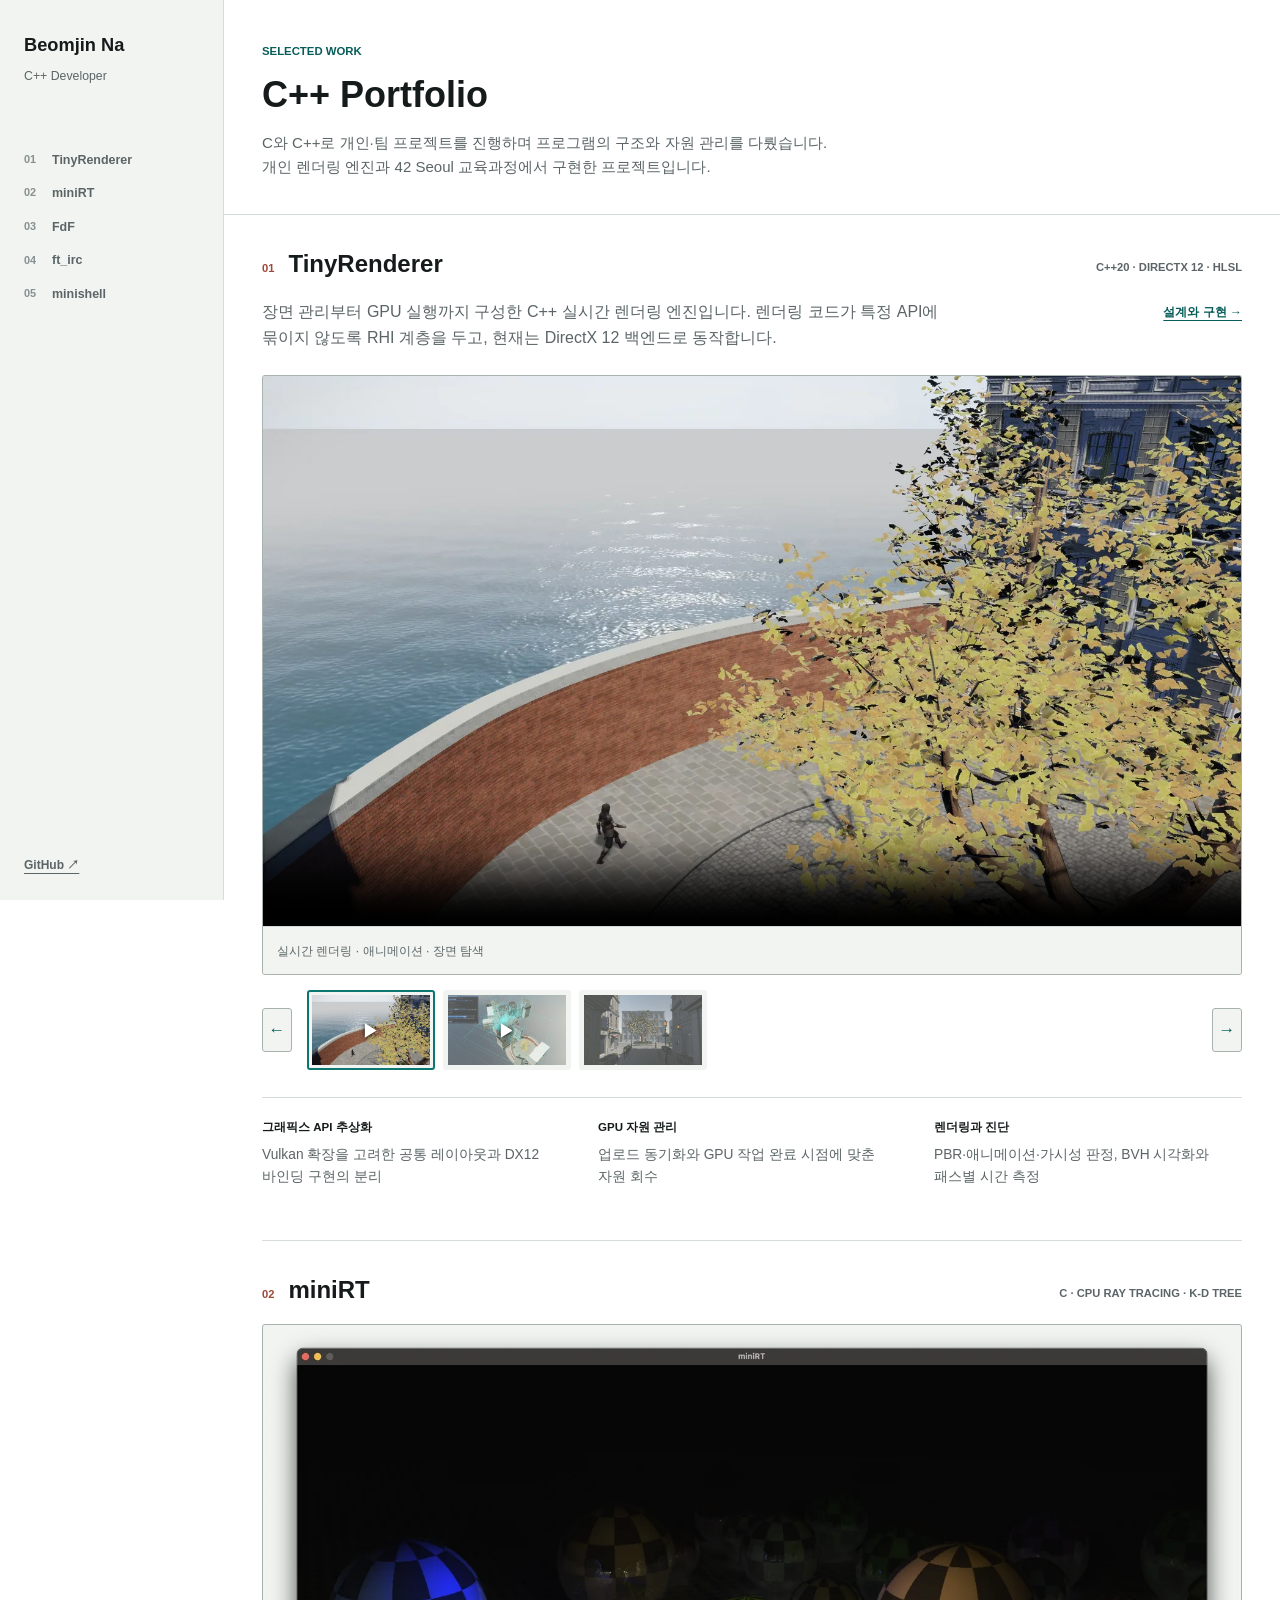
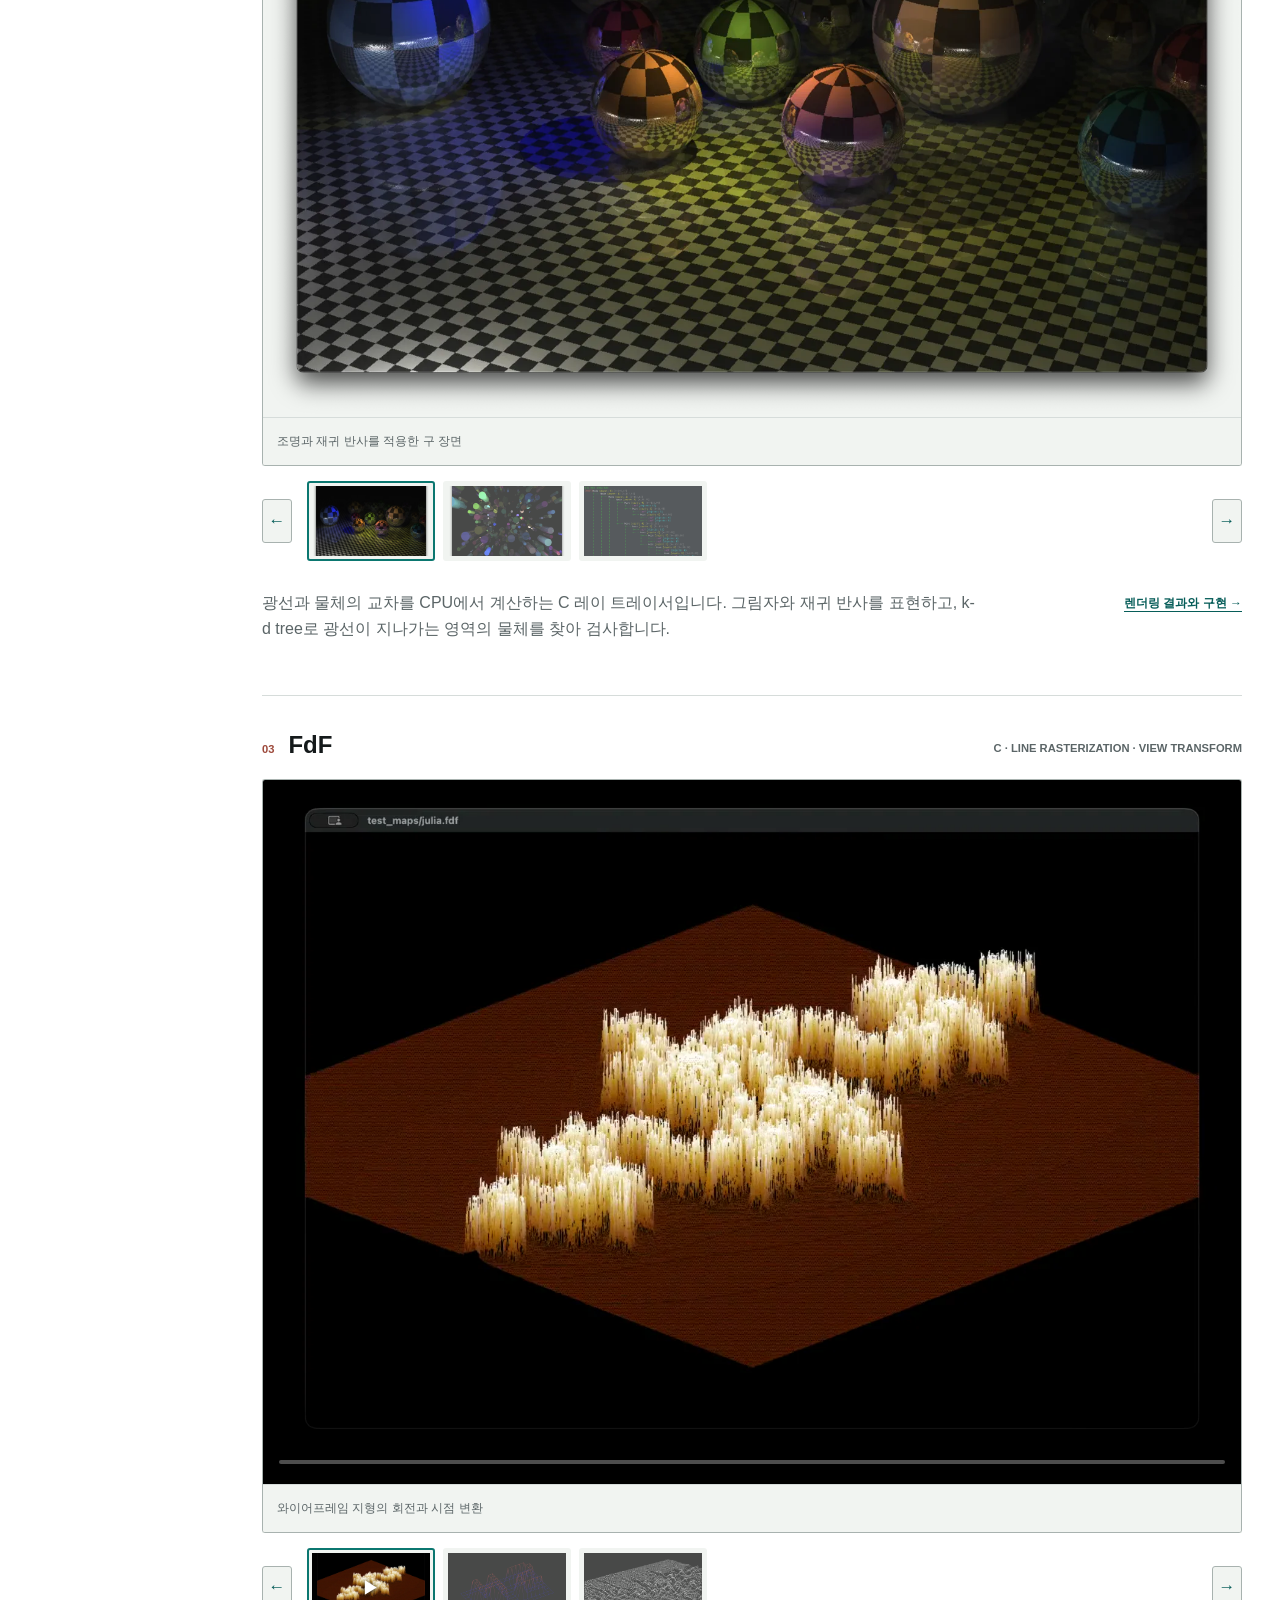
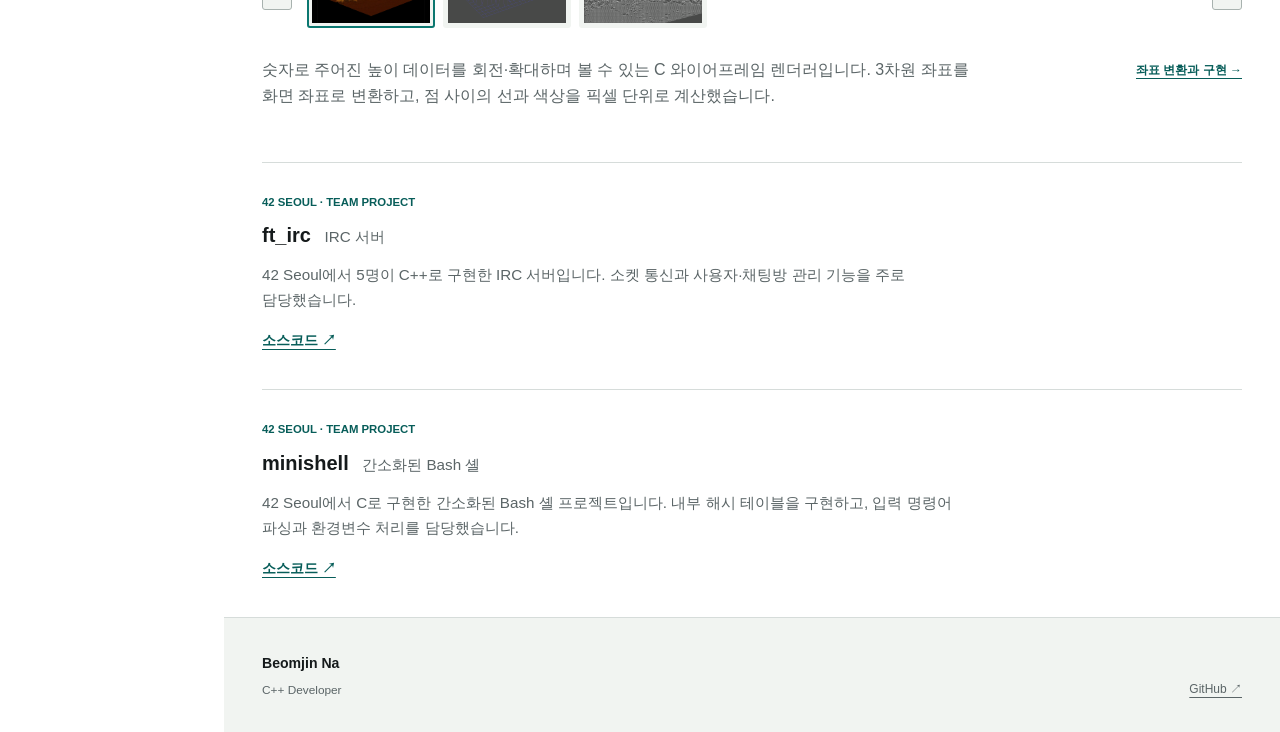
==== focus/cpp/index.html @ e8d56c9f "Organize portfolio into focus and project pages" ====
<!doctype html>
<html lang="ko">
<head>
  <meta charset="utf-8">
  <meta name="viewport" content="width=device-width, initial-scale=1">
  <meta name="description" content="Beomjin Na의 C/C++ 프로젝트 포트폴리오. 개인 렌더링 엔진과 42 Seoul 교육과정의 렌더러·IRC 서버 구현 경험.">
  <title>Beomjin Na · C++ Portfolio</title>
  <link rel="stylesheet" href="../../styles.css">
  <link rel="stylesheet" href="../../portfolio.css">
  <script src="../../site.js" defer></script>
</head>
<body class="focus-page">
  <a class="skip-link" href="#content">본문으로 이동</a>
  <div class="site-shell">
    <aside class="site-rail" aria-label="프로필과 페이지 탐색">
      <div class="identity">
        <a class="name" href="#top">Beomjin Na</a>
        <p>C++ Developer</p>
      </div>
      <nav class="site-nav" aria-label="프로젝트 목차">
        <a href="#tinyrenderer"><span>01</span>TinyRenderer</a>
        <a href="#minirt"><span>02</span>miniRT</a>
        <a href="#fdf"><span>03</span>FdF</a>
        <a href="#irc"><span>04</span>ft_irc</a>
        <a href="#minishell"><span>05</span>minishell</a>
      </nav>
      <div class="rail-links">
        <a href="https://github.com/BeomJinNa" target="_blank" rel="noreferrer">GitHub ↗</a>
      </div>
    </aside>
    <main id="content">
      <header class="hero content-width" id="top">
        <p class="section-label">Selected Work</p>
        <h1>C++ Portfolio</h1>
        <p class="hero-copy">C와 C++로 개인·팀 프로젝트를 진행하며 프로그램의 구조와 자원 관리를 다뤘습니다.<br class="desktop-break"> 개인 렌더링 엔진과 42 Seoul 교육과정에서 구현한 프로젝트입니다.</p>
      </header>
      <section class="focus-work" aria-label="선별 프로젝트">
        <article class="project-band content-width" id="tinyrenderer">
          <header class="project-header">
            <div><p class="project-number">01</p><h2>TinyRenderer</h2></div>
            <p class="project-stack">C++20 · DirectX 12 · HLSL</p>
          </header>
          <div class="project-description project-intro">
            <p>장면 관리부터 GPU 실행까지 구성한 C++ 실시간 렌더링 엔진입니다. 렌더링 코드가 특정 API에 묶이지 않도록 RHI 계층을 두고, 현재는 DirectX 12 백엔드로 동작합니다.</p>
            <div class="source-links"><a href="../../projects/realtime-rendering-engine/index.html">설계와 구현 →</a></div>
          </div>
          <div class="media-carousel project-gallery focus-gallery" style="--gallery-ratio: 16 / 9" data-carousel tabindex="0" role="region" aria-roledescription="carousel" aria-label="TinyRenderer 미디어">
            <div class="carousel-stage">
              <figure class="visual-frame carousel-slide is-active" data-carousel-slide aria-hidden="false">
                <video data-loop-video muted loop playsinline controls preload="metadata" poster="../../assets/media/tinyrenderer-poster.webp" aria-label="TinyRenderer 렌더링 데모">
                  <source src="../../assets/media/tinyrenderer-demo.mp4" type="video/mp4">
                  브라우저가 MP4 영상을 지원하지 않습니다.
                </video>
                <figcaption>실시간 렌더링 · 애니메이션 · 장면 탐색</figcaption>
              </figure>
              <figure class="visual-frame carousel-slide" data-carousel-slide aria-hidden="true">
                <video data-loop-video muted loop playsinline controls preload="metadata" poster="../../assets/media/tinyrenderer-bvh-build-poster.webp" aria-label="BVH 공간 구조 시각화 영상" tabindex="-1">
                  <source src="../../assets/media/tinyrenderer-bvh-build-5x.mp4" type="video/mp4">
                  브라우저가 MP4 영상을 지원하지 않습니다.
                </video>
                <figcaption>BVH 공간 구조 시각화 · 5배속</figcaption>
              </figure>
              <figure class="visual-frame carousel-slide" data-carousel-slide aria-hidden="true">
                <a href="../../assets/media/tinyrenderer-main.webp" target="_blank" rel="noreferrer" title="원본 크기로 보기" tabindex="-1">
                  <img src="../../assets/media/tinyrenderer-main.webp" alt="TinyRenderer로 렌더링한 Bistro 거리" width="1600" height="900" loading="lazy" decoding="async">
                </a>
                <figcaption>Bistro 장면 렌더링</figcaption>
              </figure>
            </div>
            <div class="gallery-navigation">
              <button class="carousel-control" type="button" data-carousel-previous aria-label="이전 미디어" title="이전 미디어"><span aria-hidden="true">←</span></button>
              <div class="media-thumbnails" data-thumbnail-strip role="group" aria-label="TinyRenderer 미디어 선택">
                <button class="media-thumbnail" type="button" data-carousel-dot aria-label="렌더링 데모 영상" title="렌더링 데모 영상" aria-current="true"><img src="../../assets/media/tinyrenderer-poster.webp" alt="" width="1600" height="900" loading="lazy"><span class="thumbnail-play" aria-hidden="true">▶</span></button>
                <button class="media-thumbnail" type="button" data-carousel-dot aria-label="BVH 시각화 영상" title="BVH 시각화 영상"><img src="../../assets/media/tinyrenderer-bvh-build-poster.webp" alt="" width="1600" height="900" loading="lazy"><span class="thumbnail-play" aria-hidden="true">▶</span></button>
                <button class="media-thumbnail" type="button" data-carousel-dot aria-label="Bistro 렌더링 이미지" title="Bistro 렌더링 이미지"><img src="../../assets/media/tinyrenderer-main.webp" alt="" width="1600" height="900" loading="lazy"></button>
              </div>
              <button class="carousel-control" type="button" data-carousel-next aria-label="다음 미디어" title="다음 미디어"><span aria-hidden="true">→</span></button>
              <span class="gallery-counter" data-carousel-counter aria-live="polite">01 / 03</span>
            </div>
          </div>
          <ul class="project-highlights" aria-label="TinyRenderer 핵심 구현">
            <li><strong>그래픽스 API 추상화</strong><span>Vulkan 확장을 고려한 공통 레이아웃과 DX12 바인딩 구현의 분리</span></li>
            <li><strong>GPU 자원 관리</strong><span>업로드 동기화와 GPU 작업 완료 시점에 맞춘 자원 회수</span></li>
            <li><strong>렌더링과 진단</strong><span>PBR·애니메이션·가시성 판정, BVH 시각화와 패스별 시간 측정</span></li>
          </ul>
        </article>
        <article class="project-band content-width" id="minirt">
          <header class="project-header">
            <div><p class="project-number">02</p><h2>miniRT</h2></div>
            <p class="project-stack">C · CPU Ray Tracing · k-d Tree</p>
          </header>
          <div class="media-carousel project-gallery focus-gallery" data-carousel tabindex="0" role="region" aria-roledescription="carousel" aria-label="miniRT 미디어">
            <div class="carousel-stage">
              <figure class="visual-frame carousel-slide is-active" data-carousel-slide aria-hidden="false">
                <a href="../../assets/media/minirt-scene-04.webp" target="_blank" rel="noreferrer" title="원본 크기로 보기">
                  <img src="../../assets/media/minirt-scene-04.webp" alt="miniRT가 렌더링한 반사 구와 조명 장면" width="1600" height="1132" loading="lazy" decoding="async">
                </a>
                <figcaption>조명과 재귀 반사를 적용한 구 장면</figcaption>
              </figure>
              <figure class="visual-frame carousel-slide" data-carousel-slide aria-hidden="true">
                <a href="../../assets/media/minirt-scene-05.webp" target="_blank" rel="noreferrer" title="원본 크기로 보기" tabindex="-1">
                  <img src="../../assets/media/minirt-scene-05.webp" alt="원기둥과 여러 색상의 광원을 배치한 miniRT 장면" width="1600" height="1132" loading="lazy" decoding="async">
                </a>
                <figcaption>원기둥과 여러 색상의 광원을 배치한 장면</figcaption>
              </figure>
              <figure class="visual-frame carousel-slide carousel-slide-diagnostic" data-carousel-slide aria-hidden="true">
                <a href="../../assets/media/minirt-kdtree.png" target="_blank" rel="noreferrer" title="원본 크기로 보기" tabindex="-1">
                  <img src="../../assets/media/minirt-kdtree.png" alt="k-d tree의 노드 깊이와 leaf 구성" width="1429" height="2160" loading="lazy" decoding="async">
                </a>
                <figcaption>k-d tree 구축 결과 · 노드 깊이와 leaf 구성</figcaption>
              </figure>
            </div>
            <div class="gallery-navigation">
              <button class="carousel-control" type="button" data-carousel-previous aria-label="이전 이미지" title="이전 이미지"><span aria-hidden="true">←</span></button>
              <div class="media-thumbnails" data-thumbnail-strip role="group" aria-label="miniRT 이미지 선택">
                <button class="media-thumbnail" type="button" data-carousel-dot aria-label="반사 구 장면" title="반사 구 장면" aria-current="true"><img src="../../assets/media/minirt-scene-04.webp" alt="" width="1600" height="1132" loading="lazy"></button>
                <button class="media-thumbnail" type="button" data-carousel-dot aria-label="원기둥 장면" title="원기둥 장면"><img src="../../assets/media/minirt-scene-05.webp" alt="" width="1600" height="1132" loading="lazy"></button>
                <button class="media-thumbnail media-thumbnail-diagnostic" type="button" data-carousel-dot aria-label="k-d tree 진단" title="k-d tree 진단"><img src="../../assets/media/minirt-kdtree.png" alt="" width="1429" height="2160" loading="lazy"></button>
              </div>
              <button class="carousel-control" type="button" data-carousel-next aria-label="다음 이미지" title="다음 이미지"><span aria-hidden="true">→</span></button>
              <span class="gallery-counter" data-carousel-counter aria-live="polite">01 / 03</span>
            </div>
          </div>
          <div class="project-description">
            <p>광선과 물체의 교차를 CPU에서 계산하는 C 레이 트레이서입니다. 그림자와 재귀 반사를 표현하고, k-d tree로 광선이 지나가는 영역의 물체를 찾아 검사합니다.</p>
            <div class="source-links"><a href="../../projects/minirt/index.html">렌더링 결과와 구현 →</a></div>
          </div>
          <template id="minirt-camera-comparison-template">
            <section class="focus-camera-comparison" aria-labelledby="minirt-camera-title">
              <h3 id="minirt-camera-title">카메라 설정 비교</h3>
              <p class="camera-comparison-context" data-camera-context></p>
              <section class="camera-scene" aria-labelledby="minirt-camera-scene-1">
                <h4 id="minirt-camera-scene-1" data-camera-scene-title></h4>
                <div class="camera-comparison-grid" role="group" aria-label="첫 번째 장면의 카메라 설정별 비교" tabindex="0">
                  <figure class="camera-comparison-view"><div class="camera-comparison-image" data-camera-image></div><figcaption data-camera-caption></figcaption></figure>
                  <figure class="camera-comparison-view"><div class="camera-comparison-image" data-camera-image></div><figcaption data-camera-caption></figcaption></figure>
                  <figure class="camera-comparison-view"><div class="camera-comparison-image" data-camera-image></div><figcaption data-camera-caption></figcaption></figure>
                </div>
              </section>
              <section class="camera-scene" aria-labelledby="minirt-camera-scene-2">
                <h4 id="minirt-camera-scene-2" data-camera-scene-title></h4>
                <div class="camera-comparison-grid" role="group" aria-label="두 번째 장면의 카메라 설정별 비교" tabindex="0">
                  <figure class="camera-comparison-view"><div class="camera-comparison-image" data-camera-image></div><figcaption data-camera-caption></figcaption></figure>
                  <figure class="camera-comparison-view"><div class="camera-comparison-image" data-camera-image></div><figcaption data-camera-caption></figcaption></figure>
                  <figure class="camera-comparison-view"><div class="camera-comparison-image" data-camera-image></div><figcaption data-camera-caption></figcaption></figure>
                </div>
              </section>
            </section>
          </template>
        </article>
        <article class="project-band content-width" id="fdf">
          <header class="project-header">
            <div><p class="project-number">03</p><h2>FdF</h2></div>
            <p class="project-stack">C · Line Rasterization · View Transform</p>
          </header>
          <div class="media-carousel project-gallery focus-gallery" style="--gallery-ratio: 82 / 59" data-carousel tabindex="0" role="region" aria-roledescription="carousel" aria-label="FdF 미디어">
            <div class="carousel-stage">
              <figure class="visual-frame carousel-slide is-active" data-carousel-slide aria-hidden="false">
                <video data-loop-video muted loop playsinline controls preload="metadata" poster="../../assets/media/fdf-poster.webp" aria-label="FdF 지형의 회전과 시점 변환 영상">
                  <source src="../../assets/media/fdf-demo.mp4" type="video/mp4">
                  브라우저가 MP4 영상을 지원하지 않습니다.
                </video>
                <figcaption>와이어프레임 지형의 회전과 시점 변환</figcaption>
              </figure>
              <figure class="visual-frame carousel-slide" data-carousel-slide aria-hidden="true">
                <a href="../../assets/media/fdf-scene-01.webp" target="_blank" rel="noreferrer" title="원본 크기로 보기" tabindex="-1">
                  <img src="../../assets/media/fdf-scene-01.webp" alt="숫자 42 형태의 높이 데이터를 투영한 FdF 장면" width="1600" height="1110" loading="lazy" decoding="async">
                </a>
                <figcaption>높이와 색상 데이터를 가진 42 맵</figcaption>
              </figure>
              <figure class="visual-frame carousel-slide" data-carousel-slide aria-hidden="true">
                <a href="../../assets/media/fdf-scene-02.webp" target="_blank" rel="noreferrer" title="원본 크기로 보기" tabindex="-1">
                  <img src="../../assets/media/fdf-scene-02.webp" alt="조밀한 높이 데이터를 선으로 그린 FdF 지형" width="1600" height="1110" loading="lazy" decoding="async">
                </a>
                <figcaption>조밀한 높이 데이터의 와이어프레임 표현</figcaption>
              </figure>
            </div>
            <div class="gallery-navigation">
              <button class="carousel-control" type="button" data-carousel-previous aria-label="이전 미디어" title="이전 미디어"><span aria-hidden="true">←</span></button>
              <div class="media-thumbnails" data-thumbnail-strip role="group" aria-label="FdF 미디어 선택">
                <button class="media-thumbnail" type="button" data-carousel-dot aria-label="시점 변환 영상" title="시점 변환 영상" aria-current="true"><img src="../../assets/media/fdf-poster.webp" alt="" width="1312" height="944" loading="lazy"><span class="thumbnail-play" aria-hidden="true">▶</span></button>
                <button class="media-thumbnail" type="button" data-carousel-dot aria-label="42 맵 이미지" title="42 맵 이미지"><img src="../../assets/media/fdf-scene-01.webp" alt="" width="1600" height="1110" loading="lazy"></button>
                <button class="media-thumbnail" type="button" data-carousel-dot aria-label="지형 이미지" title="지형 이미지"><img src="../../assets/media/fdf-scene-02.webp" alt="" width="1600" height="1110" loading="lazy"></button>
              </div>
              <button class="carousel-control" type="button" data-carousel-next aria-label="다음 미디어" title="다음 미디어"><span aria-hidden="true">→</span></button>
              <span class="gallery-counter" data-carousel-counter aria-live="polite">01 / 03</span>
            </div>
          </div>
          <div class="project-description">
            <p>숫자로 주어진 높이 데이터를 회전·확대하며 볼 수 있는 C 와이어프레임 렌더러입니다. 3차원 좌표를 화면 좌표로 변환하고, 점 사이의 선과 색상을 픽셀 단위로 계산했습니다.</p>
            <div class="source-links"><a href="../../projects/fdf/index.html">좌표 변환과 구현 →</a></div>
          </div>
        </article>
      </section>
      <section class="course-project content-width" id="irc" aria-labelledby="irc-title">
        <p class="section-label">42 Seoul · Team Project</p>
        <h2 id="irc-title">ft_irc <span>IRC 서버</span></h2>
        <p>42 Seoul에서 5명이 C++로 구현한 IRC 서버입니다. 소켓 통신과 사용자·채팅방 관리 기능을 주로 담당했습니다.</p>
        <a class="text-link" href="https://github.com/BeomJinNa/42cursus/tree/main/common_core/circle5_ft_irc" target="_blank" rel="noreferrer">소스코드 ↗</a>
      </section>
      <section class="course-project content-width" id="minishell" aria-labelledby="minishell-title">
        <p class="section-label">42 Seoul · Team Project</p>
        <h2 id="minishell-title">minishell <span>간소화된 Bash 셸</span></h2>
        <p>42 Seoul에서 C로 구현한 간소화된 Bash 셸 프로젝트입니다. 내부 해시 테이블을 구현하고, 입력 명령어 파싱과 환경변수 처리를 담당했습니다.</p>
        <a class="text-link" href="https://github.com/BeomJinNa/42cursus/tree/main/common_core/circle3_minishell" target="_blank" rel="noreferrer">소스코드 ↗</a>
      </section>
      <footer class="site-footer">
        <div class="content-width footer-content">
          <div><strong>Beomjin Na</strong><p>C++ Developer</p></div>
          <div class="footer-links"><a href="https://github.com/BeomJinNa" target="_blank" rel="noreferrer">GitHub ↗</a></div>
        </div>
      </footer>
    </main>
  </div>
</body>
</html>
---- styles.css ----
:root {
  --ink: #151a1b;
  --muted: #5b6567;
  --quiet: #879092;
  --line: #d6dcda;
  --line-strong: #a8b2af;
  --paper: #f1f4f1;
  --white: #ffffff;
  --teal: #0b7770;
  --teal-dark: #075d59;
  --rust: #9d493b;
  --media: #151a1c;
  --rail-width: 224px;
  --content-width: 980px;
  --radius: 3px;
}

* {
  box-sizing: border-box;
}

html {
  scroll-behavior: smooth;
}

body {
  margin: 0;
  color: var(--ink);
  background: var(--white);
  font-family: "Segoe UI", "Noto Sans KR", Arial, sans-serif;
  font-size: 16px;
  line-height: 1.65;
  letter-spacing: 0;
}

a {
  color: inherit;
  text-underline-offset: 4px;
}

img,
video {
  display: block;
  width: 100%;
}

h1,
h2,
h3,
p,
figure {
  margin-top: 0;
}

h1,
h2,
h3 {
  line-height: 1.22;
  letter-spacing: 0;
  overflow-wrap: anywhere;
  word-break: keep-all;
}

p {
  color: var(--muted);
  overflow-wrap: anywhere;
  word-break: keep-all;
}

.skip-link {
  position: fixed;
  z-index: 100;
  top: 10px;
  left: 10px;
  padding: 8px 12px;
  color: var(--white);
  background: var(--ink);
  transform: translateY(-160%);
}

.skip-link:focus {
  transform: translateY(0);
}

.site-shell {
  display: grid;
  min-height: 100vh;
  grid-template-columns: var(--rail-width) minmax(0, 1fr);
}

.site-rail {
  position: sticky;
  top: 0;
  display: flex;
  height: 100vh;
  flex-direction: column;
  padding: 30px 24px 24px;
  border-right: 1px solid var(--line);
  background: var(--paper);
}

.identity .name {
  color: var(--ink);
  font-size: 1.14rem;
  font-weight: 720;
  text-decoration: none;
}

.identity p {
  margin: 7px 0 0;
  font-size: 0.77rem;
  line-height: 1.5;
}

.site-nav {
  display: grid;
  gap: 13px;
  margin-top: 84px;
}

.site-nav a {
  display: grid;
  align-items: center;
  color: var(--muted);
  font-size: 0.78rem;
  font-weight: 650;
  grid-template-columns: 28px 1fr;
  text-decoration: none;
}

.site-nav a span {
  color: var(--quiet);
  font-size: 0.68rem;
  font-weight: 700;
}

.site-nav a:hover,
.site-nav a:focus-visible,
.rail-links a:hover,
.rail-links a:focus-visible,
.source-links a:hover,
.source-links a:focus-visible,
.footer-links a:hover,
.footer-links a:focus-visible {
  color: var(--teal-dark);
  outline: none;
}

.rail-links {
  display: flex;
  gap: 14px;
  margin-top: auto;
}

.rail-links a {
  color: var(--muted);
  font-size: 0.75rem;
  font-weight: 650;
}

.content-width {
  width: min(calc(100% - 72px), var(--content-width));
  margin-inline: auto;
}

.section-label,
.project-number,
.project-stack {
  letter-spacing: 0;
  text-transform: uppercase;
}

.section-label {
  margin-bottom: 12px;
  color: var(--teal-dark);
  font-size: 0.71rem;
  font-weight: 760;
}

.hero {
  padding: 64px 0 72px;
}

.hero h1 {
  max-width: 820px;
  margin-bottom: 18px;
  font-size: 2.55rem;
  font-weight: 690;
}

.hero-copy {
  max-width: 700px;
  margin-bottom: 18px;
  font-size: 1.02rem;
}

.work-section {
  border-top: 1px solid var(--line);
}

.section-heading {
  max-width: 760px;
  margin-bottom: 28px;
}

.section-heading h2 {
  margin-bottom: 0;
  font-size: 1.85rem;
  font-weight: 680;
}

.work-section {
  padding-top: 58px;
  background: #fafbfa;
}

.compact-heading {
  margin-bottom: 10px;
}

.project-band {
  padding: 48px 0 58px;
  border-top: 1px solid var(--line);
}

.project-band:first-of-type {
  border-top: 0;
}

.project-header {
  display: flex;
  align-items: flex-end;
  justify-content: space-between;
  gap: 28px;
  margin-bottom: 26px;
}

.project-header > div {
  display: flex;
  align-items: baseline;
  gap: 14px;
}

.project-number {
  margin-bottom: 0;
  color: var(--rust);
  font-size: 0.7rem;
  font-weight: 800;
}

.project-header h3 {
  margin-bottom: 0;
  font-size: 1.55rem;
  font-weight: 700;
}

.project-stack {
  margin-bottom: 2px;
  color: var(--muted);
  font-size: 0.7rem;
  font-weight: 700;
  text-align: right;
}

.visual-frame {
  overflow: hidden;
  margin: 0;
  border: 1px solid #252c2e;
  border-radius: var(--radius);
  background: #090b0c;
}

.media-carousel {
  outline: none;
}

.carousel-stage {
  position: relative;
  --carousel-caption-height: 32px;
  aspect-ratio: 4 / 3;
  background: #090b0c;
}

.carousel-slide {
  position: absolute;
  inset: 0;
  opacity: 0;
  pointer-events: none;
  visibility: hidden;
  transition: opacity 160ms ease;
}

.carousel-slide.is-active {
  z-index: 1;
  opacity: 1;
  pointer-events: auto;
  visibility: visible;
}

.carousel-slide a {
  display: block;
  height: calc(100% - var(--carousel-caption-height));
  cursor: zoom-in;
}

.carousel-slide img,
.visual-frame video {
  height: 100%;
  object-fit: cover;
}

.carousel-slide-diagnostic a {
  overflow-y: auto;
  scrollbar-color: #596264 #111617;
  scrollbar-width: thin;
}

.carousel-slide-diagnostic img {
  height: auto;
  object-fit: contain;
  object-position: top center;
}

.fdf-carousel .carousel-slide img {
  object-fit: contain;
}

.visual-frame figcaption {
  display: flex;
  height: var(--carousel-caption-height);
  align-items: center;
  padding: 7px 10px;
  color: #b5bdbe;
  background: #171c1e;
  font-size: 0.67rem;
  line-height: 1.35;
}

.project-video-frame {
  --carousel-caption-height: 32px;
}

.project-video-frame video {
  aspect-ratio: 16 / 9;
  object-fit: contain;
}

.carousel-control {
  position: absolute;
  z-index: 2;
  top: calc(50% - (var(--carousel-caption-height) / 2));
  display: grid;
  width: 40px;
  height: 40px;
  padding: 0;
  place-items: center;
  border: 1px solid rgba(255, 255, 255, 0.52);
  border-radius: 50%;
  color: var(--white);
  background: rgba(10, 14, 15, 0.72);
  cursor: pointer;
  transform: translateY(-50%);
}

.carousel-control:hover,
.carousel-control:focus-visible {
  border-color: var(--white);
  background: rgba(10, 14, 15, 0.92);
  outline: none;
}

.carousel-control span {
  font-size: 1.05rem;
  line-height: 1;
}

.carousel-control-previous {
  left: 14px;
}

.carousel-control-next {
  right: 14px;
}

.carousel-navigation {
  display: flex;
  min-height: 34px;
  align-items: center;
  justify-content: space-between;
  gap: 18px;
  padding-top: 10px;
}

.carousel-counter {
  color: var(--muted);
  font-size: 0.68rem;
  font-variant-numeric: tabular-nums;
  font-weight: 700;
}

.carousel-dots {
  display: flex;
  gap: 8px;
}

.carousel-dots button {
  width: 8px;
  height: 8px;
  padding: 0;
  border: 1px solid var(--line-strong);
  border-radius: 50%;
  background: transparent;
  cursor: pointer;
}

.carousel-dots button:hover,
.carousel-dots button:focus-visible {
  border-color: var(--teal-dark);
  outline: 2px solid transparent;
}

.carousel-dots button[aria-current="true"] {
  border-color: var(--teal-dark);
  background: var(--teal-dark);
}

.project-description {
  display: grid;
  gap: 18px;
  margin-top: 24px;
  grid-template-columns: minmax(0, 1fr) auto;
}

.project-description > p {
  max-width: 720px;
  margin-bottom: 0;
}

.featured-description > p {
  max-width: 880px;
}

.project-highlights {
  display: grid;
  margin: 28px 0 0;
  padding: 24px 0 0;
  border-top: 1px solid var(--line);
  gap: 28px;
  grid-template-columns: repeat(3, minmax(0, 1fr));
  list-style: none;
}

.project-highlights strong,
.project-highlights span {
  display: block;
}

.project-highlights strong {
  color: var(--ink);
  font-size: 0.72rem;
  font-weight: 760;
}

.project-highlights span {
  margin-top: 7px;
  color: var(--muted);
  font-size: 0.86rem;
  line-height: 1.58;
  overflow-wrap: anywhere;
  word-break: keep-all;
}

.source-links {
  display: flex;
  flex-wrap: wrap;
  align-content: start;
  justify-content: flex-end;
  gap: 8px 18px;
}

.source-links a {
  color: var(--muted);
  font-size: 0.75rem;
  font-weight: 680;
}

.video-frame video {
  height: calc(100% - var(--carousel-caption-height));
  object-fit: contain;
}

.site-footer {
  padding: 32px 0;
  border-top: 1px solid var(--line);
  background: var(--paper);
}

.footer-content {
  display: flex;
  align-items: flex-end;
  justify-content: space-between;
  gap: 28px;
}

.footer-content strong {
  font-size: 0.88rem;
}

.footer-content p {
  margin: 4px 0 0;
  font-size: 0.74rem;
}

.footer-links {
  display: grid;
  gap: 3px;
  text-align: right;
}

.footer-links a {
  color: var(--muted);
  font-size: 0.75rem;
}

@media (max-width: 940px) {
  :root {
    --rail-width: 194px;
  }

  .content-width {
    width: min(calc(100% - 48px), var(--content-width));
  }

  .project-highlights {
    gap: 16px;
    grid-template-columns: 1fr;
  }

}

@media (max-width: 760px) {
  .site-shell {
    display: block;
  }

  .site-rail {
    position: static;
    display: grid;
    height: auto;
    gap: 18px;
    padding: 18px 20px;
    border-right: 0;
    border-bottom: 1px solid var(--line);
    grid-template-columns: 1fr auto;
  }

  .site-nav {
    display: flex;
    margin-top: 0;
    grid-column: 1 / -1;
    gap: 18px;
  }

  .site-nav a {
    display: block;
  }

  .site-nav a span {
    margin-right: 5px;
  }

  .rail-links {
    align-self: start;
    margin-top: 1px;
  }

  .content-width {
    width: min(calc(100% - 36px), var(--content-width));
  }

  .hero {
    padding-top: 50px;
  }

  .hero h1 {
    font-size: 2.15rem;
  }

  .project-description {
    display: block;
  }

  .source-links {
    justify-content: flex-start;
    margin-top: 18px;
  }

  .project-header {
    display: block;
  }

  .project-stack {
    margin-top: 7px;
    text-align: left;
  }

}

@media (max-width: 460px) {
  body {
    font-size: 15px;
  }

  .site-rail {
    grid-template-columns: 1fr;
  }

  .rail-links {
    grid-row: 2;
  }

  .site-nav {
    overflow-x: auto;
    padding-top: 3px;
    grid-row: 3;
    white-space: nowrap;
  }

  .hero h1 {
    font-size: 1.9rem;
  }

  .section-heading h2 {
    font-size: 1.55rem;
  }

  .project-header h3 {
    font-size: 1.35rem;
  }

  .carousel-stage {
    --carousel-caption-height: 48px;
    aspect-ratio: 6 / 5;
  }

  .project-video-frame {
    --carousel-caption-height: 48px;
  }

  .footer-content {
    display: block;
  }

  .footer-links {
    margin-top: 16px;
    text-align: left;
  }
}

@media (prefers-reduced-motion: reduce) {
  html {
    scroll-behavior: auto;
  }

  .carousel-slide {
    transition: none;
  }
}
---- portfolio.css ----
:focus-visible {
  outline: 2px solid var(--teal) !important;
  outline-offset: 4px;
}

.focus-page .hero { padding-block: 42px 34px; }
.focus-page .hero h1 { margin-bottom: 14px; font-size: 2.25rem; }
.focus-page .hero-copy { margin: 0; font-size: .94rem; }
.focus-page .site-nav { margin-top: 64px; }
.focus-work { border-top: 1px solid var(--line); }
.focus-page .project-band { padding-block: 34px 52px; scroll-margin-top: 24px; }
.focus-page .project-header { margin-bottom: 20px; }
.focus-page .project-header h2 { margin: 0; font-size: 1.5rem; font-weight: 680; }
.focus-page .project-description { column-gap: 28px; }
.focus-page .project-intro { margin: 0 0 24px; }
.focus-page .source-links { min-width: 142px; padding-top: 4px; }
.focus-page .source-links a, .text-link { color: var(--teal-dark); }
.course-project { padding-block: 30px 36px; border-top: 1px solid var(--line); scroll-margin-top: 24px; }
.course-project h2 { margin: 0 0 14px; font-size: 1.25rem; }
.course-project h2 span { margin-left: 8px; color: var(--muted); font-size: .95rem; font-weight: 400; }
.course-project > p:not(.section-label) { max-width: 720px; color: var(--muted); font-size: .95rem; }
.focus-page .project-highlights { margin-top: 22px; padding-top: 20px; }
.focus-media { border-color: var(--line-strong); background: var(--paper); }
.focus-media a { display: block; }
.focus-media img, .focus-media video { width: 100%; height: auto; object-fit: contain; }
.engine-media video { aspect-ratio: 16 / 9; }
.minirt-media img { aspect-ratio: 400 / 283; }
.fdf-media video { aspect-ratio: 82 / 59; }

.directory-width { width: min(calc(100% - 48px), 860px); margin-inline: auto; }
.directory-topbar { display: flex; justify-content: space-between; gap: 24px; padding-block: 28px; border-bottom: 1px solid var(--line); font-size: .8rem; }
.directory-name { font-weight: 700; text-decoration: none; }
.directory-intro { padding-block: 52px 42px; }
.directory-intro h1 { margin: 0 0 16px; font-size: 2rem; }
.directory-intro > p:not(.section-label) { font-size: .95rem; color: var(--muted); }
.text-link { display: inline-block; font-size: .86rem; font-weight: 650; }
.project-directory > h2 { font-size: .8rem; font-weight: 600; color: var(--muted); }
.directory-project { display: grid; grid-template-columns: 156px minmax(0, 1fr) 24px; align-items: center; gap: 28px; padding-block: 22px; border-top: 1px solid var(--line); text-decoration: none; }
.directory-project img { width: 100%; height: auto; aspect-ratio: 16 / 10; object-fit: cover; border-radius: 2px; }
.directory-project h3 { margin: 0 0 6px; font-size: 1.1rem; }
.directory-project p { margin: 0; color: var(--muted); font-size: .8rem; }
.directory-project > span { color: var(--teal); font-size: 1.15rem; }
.directory-project:hover h3 { color: var(--teal-dark); }
.directory-footer { margin-top: 32px; padding-block: 24px; border-top: 1px solid var(--line); color: var(--muted); font-size: .75rem; }

.compact-detail .detail-hero { padding-block: 48px 36px; }
.compact-detail .detail-hero h1 { font-size: 2.4rem; }
.compact-detail .detail-subtitle { margin-bottom: 18px; }
.compact-detail .detail-meta { gap: 8px 20px; }
.compact-detail .detail-meta li + li::before { content: none; }
.compact-detail .detail-section { padding-block: 40px 48px; }
.compact-detail .detail-section h2 { margin-bottom: 22px; font-size: 1.4rem; }
.project-gallery .carousel-stage { --carousel-caption-height: 48px; display: grid; aspect-ratio: auto; background: var(--paper); }
.project-gallery .carousel-slide { position: relative; inset: auto; display: grid; grid-area: 1 / 1; grid-template-rows: auto var(--carousel-caption-height); min-width: 0; border-color: var(--line-strong); background: var(--paper); }
.project-gallery .carousel-slide > a,
.project-gallery .carousel-slide > video { height: auto; min-height: 0; aspect-ratio: var(--gallery-ratio, 400 / 283); }
.project-gallery .carousel-slide img { height: 100%; object-fit: cover; }
.project-gallery .carousel-slide-diagnostic > a { overflow-y: auto; }
.project-gallery .carousel-slide-diagnostic img { height: auto; object-fit: contain; }
.project-gallery figcaption { padding: 10px 14px; border-top: 1px solid var(--line); color: var(--muted); background: var(--paper); font-size: .76rem; line-height: 1.5; word-break: keep-all; overflow-wrap: anywhere; }
.project-notes { display: grid; grid-template-columns: repeat(2, minmax(0, 1fr)); gap: 32px; }
.project-notes h3 { margin: 0 0 12px; font-size: .98rem; }
.project-notes p { margin: 0; color: var(--muted); font-size: .91rem; }
.project-code-links { justify-content: flex-start; margin-top: 26px; }
.focus-gallery .carousel-slide:not(.carousel-slide-diagnostic) img { object-fit: contain; }
.focus-gallery .carousel-slide > video { width: 100%; object-fit: contain; }
.gallery-navigation { position: relative; display: grid; grid-template-columns: 30px minmax(0, 1fr) 30px; align-items: center; gap: 10px; margin-top: 10px; }
.gallery-navigation .carousel-control { position: static; width: 30px; height: 44px; transform: none; border: 1px solid var(--line-strong); border-radius: 3px; color: var(--teal-dark); background: var(--paper); }
.gallery-navigation .carousel-control:hover { border-color: var(--teal); background: var(--white); }
.media-thumbnails { position: relative; display: grid; grid-auto-flow: column; grid-auto-columns: 128px; justify-content: start; gap: 8px; min-width: 0; padding: 5px; overflow-x: auto; overscroll-behavior-x: contain; scrollbar-width: thin; scrollbar-color: var(--line-strong) transparent; }
.media-thumbnail { position: relative; display: block; width: 100%; aspect-ratio: 16 / 10; padding: 3px; border: 2px solid transparent; border-radius: 3px; background: var(--paper); cursor: pointer; }
.media-thumbnail img { display: block; width: 100%; height: 100%; object-fit: cover; opacity: .7; }
.media-thumbnail-diagnostic img { object-position: top; }
.media-thumbnail:hover img, .media-thumbnail[aria-current="true"] img { opacity: 1; }
.media-thumbnail[aria-current="true"] { border-color: var(--teal); }
.thumbnail-play { position: absolute; inset: 0; display: grid; place-items: center; color: white; font-size: 1.15rem; text-shadow: 0 1px 5px #000; pointer-events: none; }
.gallery-counter { position: absolute; width: 1px; height: 1px; overflow: hidden; clip-path: inset(50%); white-space: nowrap; }
.focus-camera-comparison { margin-top: 32px; padding-top: 24px; border-top: 1px solid var(--line); }
.focus-camera-comparison > h3 { margin: 0 0 12px; font-size: 1.05rem; }
.camera-scene + .camera-scene { margin-top: 26px; }
.camera-scene h4 { margin: 0 0 12px; color: var(--muted); font-size: .85rem; font-weight: 600; }
.camera-comparison-context { margin: 0 0 22px; color: var(--muted); font-size: .91rem; }
.camera-comparison-grid { display: grid; grid-template-columns: repeat(3, minmax(0, 1fr)); gap: 24px; }
.camera-comparison-grid:has(> :nth-child(2):last-child) { grid-template-columns: repeat(2, minmax(0, 1fr)); }
.camera-comparison-view { min-width: 0; margin: 0; }
.camera-comparison-image { aspect-ratio: var(--camera-comparison-ratio, 400 / 283); }
.camera-comparison-image a { display: block; width: 100%; height: 100%; }
.camera-comparison-image img { display: block; width: 100%; height: 100%; object-fit: contain; }
.camera-comparison-view figcaption { margin-top: 10px; color: var(--muted); font-size: .8rem; line-height: 1.6; overflow-wrap: anywhere; }
.architecture-note { max-width: 780px; margin-bottom: 32px; }
.architecture-note h3, .architecture-flow-title { margin: 0 0 14px; font-size: 1.05rem; }
.architecture-note p { margin: 0; color: var(--muted); font-size: .91rem; line-height: 1.85; }

/* Keep the visible dots small without making their pointer targets small. */
.carousel-dots button { position: relative; width: 24px; height: 24px; padding: 0; border: 0; background: transparent !important; }
.carousel-dots button::after { content: ""; position: absolute; inset: 8px; border-radius: 50%; background: var(--line-strong); }
.carousel-dots button[aria-current="true"]::after { background: var(--teal); }

@media (max-width: 760px) {
  .focus-page .site-rail { grid-template-columns: minmax(0, 1fr) auto; }
  .focus-page .rail-links { grid-column: 2; grid-row: 1; }
  .focus-page .site-nav { grid-column: 1 / -1; grid-row: 2; margin-top: 0; flex-wrap: wrap; gap: 12px 24px; overflow: visible; }
  .focus-page .hero { padding-block: 30px; }
  .focus-page .hero h1 { font-size: 1.9rem; }
  .desktop-break { display: none; }
  .focus-page .project-band { padding-block: 28px 38px; }
  .focus-page .project-header h2 { font-size: 1.35rem; }
  .focus-page .source-links { padding-top: 0; }
  .project-notes { grid-template-columns: 1fr; gap: 24px; }
  .camera-comparison-grid, .camera-comparison-grid:has(> :nth-child(2):last-child) { grid-template-columns: 1fr; }
  .focus-camera-comparison .camera-comparison-grid,
  .focus-camera-comparison .camera-comparison-grid:has(> :nth-child(2):last-child) { grid-template-columns: none; grid-auto-flow: column; grid-auto-columns: min(78%, 320px); gap: 14px; overflow-x: auto; padding: 4px 4px 12px; scroll-snap-type: x proximity; overscroll-behavior-x: contain; scrollbar-width: thin; }
  .focus-camera-comparison .camera-comparison-view { scroll-snap-align: start; }
  .media-thumbnails { grid-auto-columns: 88px; }
  .gallery-navigation { gap: 6px; }
  .compact-detail .detail-hero { padding-block: 34px 30px; }
}

@media (max-width: 460px) {
  .directory-width { width: calc(100% - 36px); }
  .directory-intro { padding-block: 34px; }
  .directory-intro h1 { font-size: 1.7rem; }
  .directory-project { grid-template-columns: 94px minmax(0, 1fr) 16px; gap: 14px; }
  .directory-project h3 { font-size: 1rem; }
  .project-gallery .carousel-stage { --carousel-caption-height: 60px; }
}
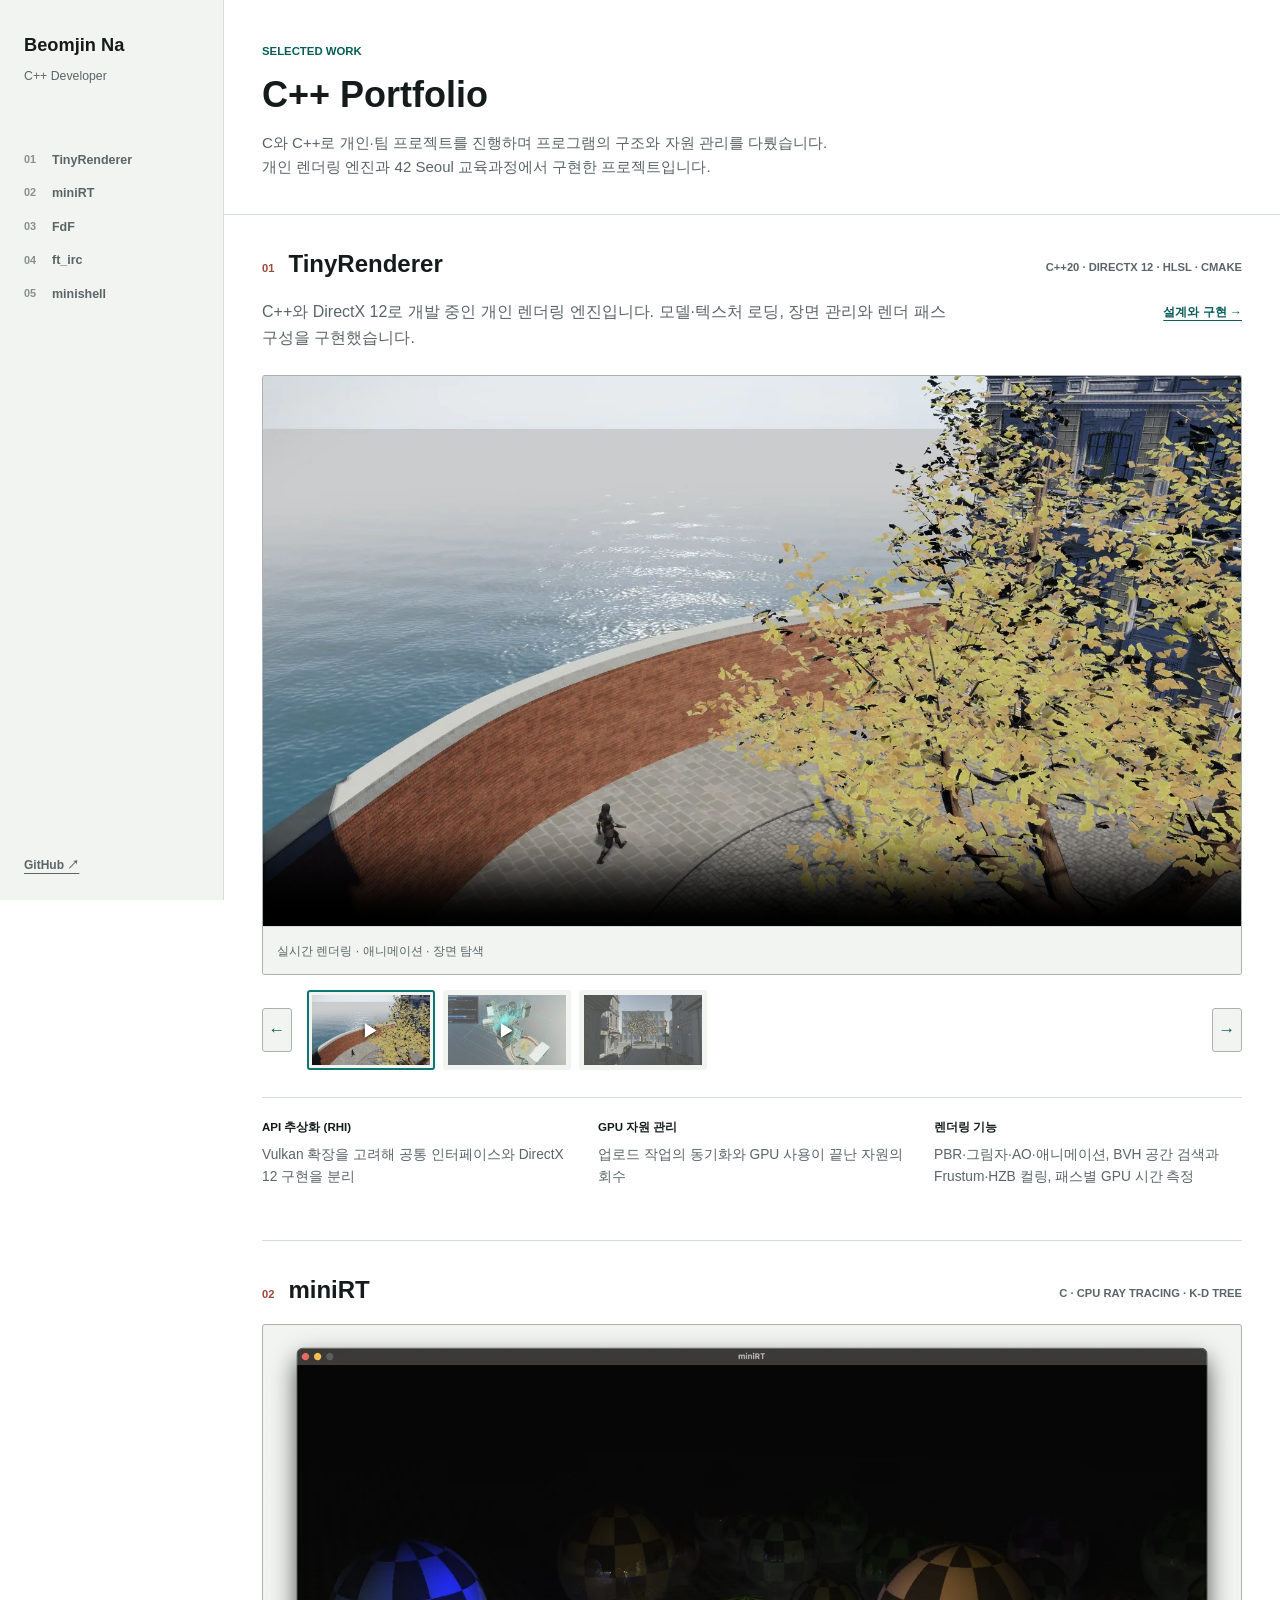
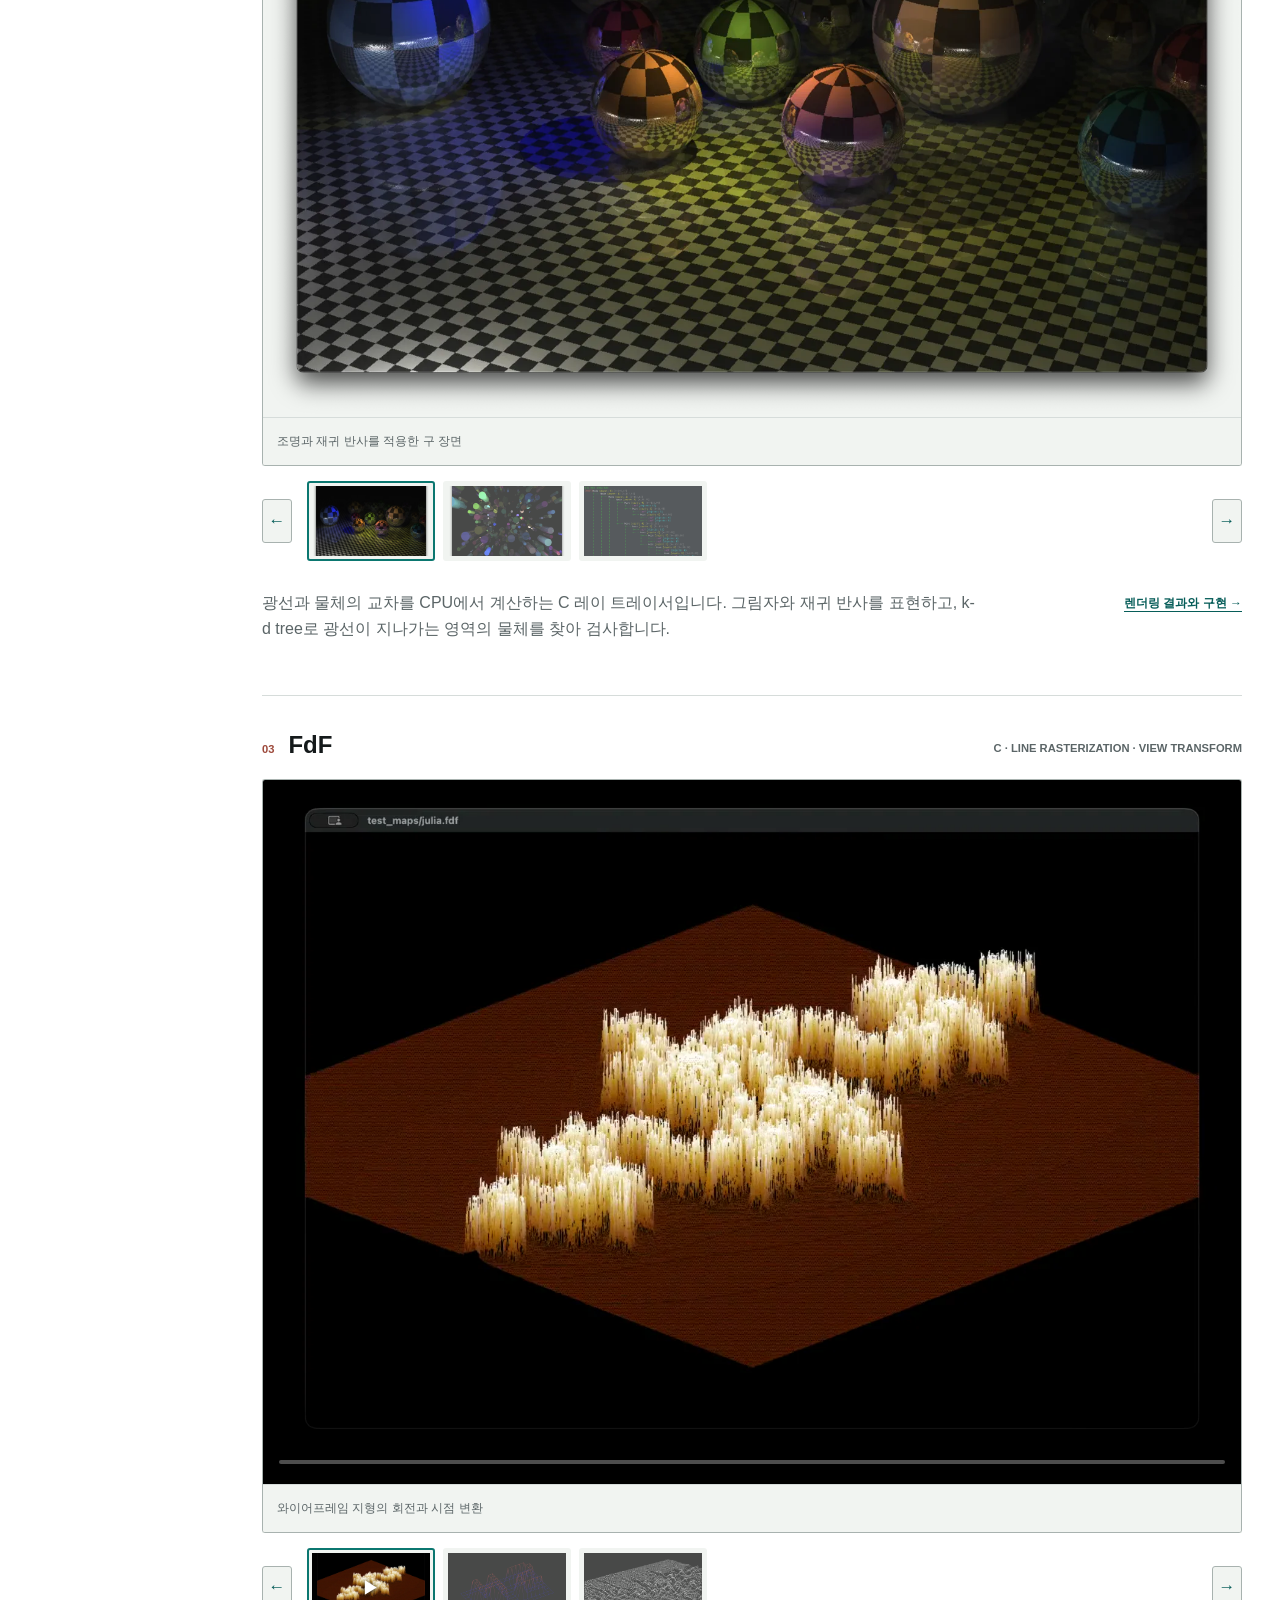
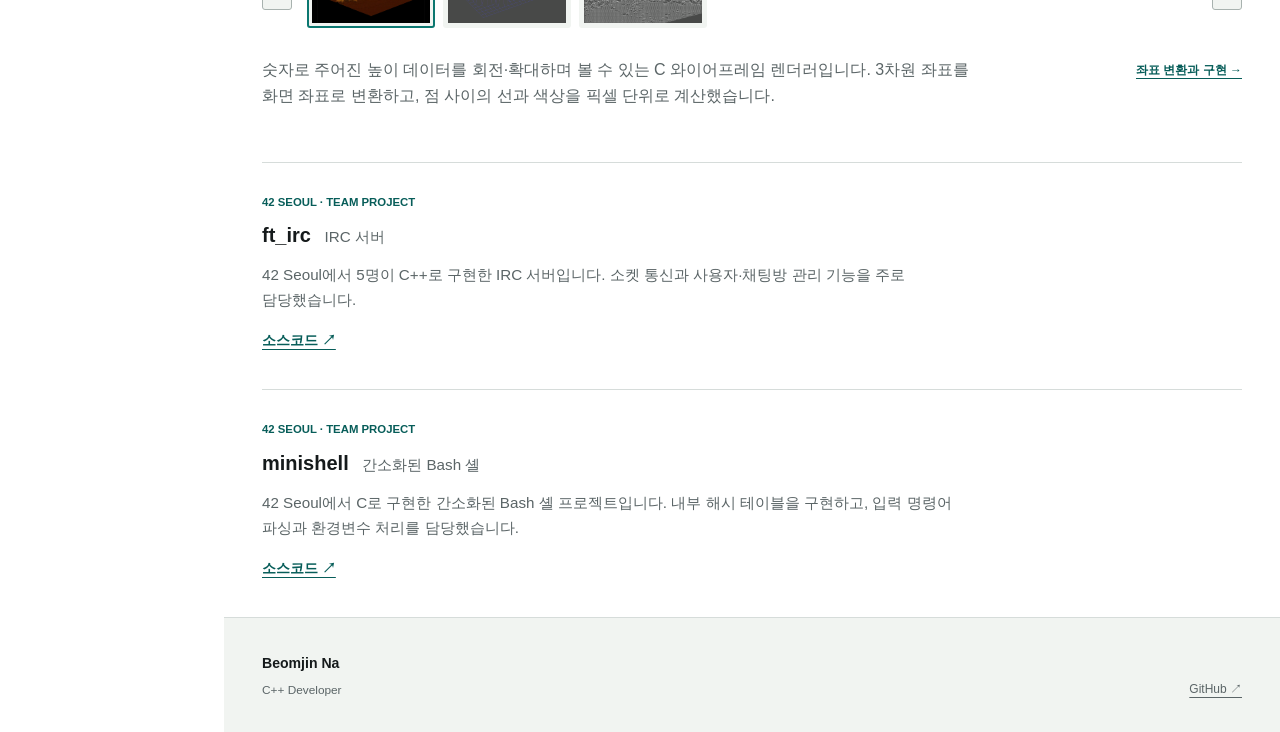
==== commit 25b0d572: "Refine renderer overview and document design decisions" ====
--- a/focus/cpp/index.html
+++ b/focus/cpp/index.html
@@ -38,10 +38,10 @@
         <article class="project-band content-width" id="tinyrenderer">
           <header class="project-header">
             <div><p class="project-number">01</p><h2>TinyRenderer</h2></div>
-            <p class="project-stack">C++20 · DirectX 12 · HLSL</p>
+            <p class="project-stack">C++20 · DirectX 12 · HLSL · CMake</p>
           </header>
           <div class="project-description project-intro">
-            <p>장면 관리부터 GPU 실행까지 구성한 C++ 실시간 렌더링 엔진입니다. 렌더링 코드가 특정 API에 묶이지 않도록 RHI 계층을 두고, 현재는 DirectX 12 백엔드로 동작합니다.</p>
+            <p>C++와 DirectX 12로 개발 중인 개인 렌더링 엔진입니다. 모델·텍스처 로딩, 장면 관리와 렌더 패스 구성을 구현했습니다.</p>
             <div class="source-links"><a href="../../projects/realtime-rendering-engine/index.html">설계와 구현 →</a></div>
           </div>
           <div class="media-carousel project-gallery focus-gallery" style="--gallery-ratio: 16 / 9" data-carousel tabindex="0" role="region" aria-roledescription="carousel" aria-label="TinyRenderer 미디어">
@@ -79,9 +79,9 @@
             </div>
           </div>
           <ul class="project-highlights" aria-label="TinyRenderer 핵심 구현">
-            <li><strong>그래픽스 API 추상화</strong><span>Vulkan 확장을 고려한 공통 레이아웃과 DX12 바인딩 구현의 분리</span></li>
-            <li><strong>GPU 자원 관리</strong><span>업로드 동기화와 GPU 작업 완료 시점에 맞춘 자원 회수</span></li>
-            <li><strong>렌더링과 진단</strong><span>PBR·애니메이션·가시성 판정, BVH 시각화와 패스별 시간 측정</span></li>
+            <li><strong>API 추상화 (RHI)</strong><span>Vulkan 확장을 고려해 공통 인터페이스와 DirectX 12 구현을 분리</span></li>
+            <li><strong>GPU 자원 관리</strong><span>업로드 작업의 동기화와 GPU 사용이 끝난 자원의 회수</span></li>
+            <li><strong>렌더링 기능</strong><span>PBR·그림자·AO·애니메이션, BVH 공간 검색과 Frustum·HZB 컬링, 패스별 GPU 시간 측정</span></li>
           </ul>
         </article>
         <article class="project-band content-width" id="minirt">
--- a/portfolio.css
+++ b/portfolio.css
@@ -90,6 +90,7 @@
 .architecture-note { max-width: 780px; margin-bottom: 32px; }
 .architecture-note h3, .architecture-flow-title { margin: 0 0 14px; font-size: 1.05rem; }
 .architecture-note p { margin: 0; color: var(--muted); font-size: .91rem; line-height: 1.85; }
+.engine-overview + .architecture-note { margin: 32px 0 0; }
 
 /* Keep the visible dots small without making their pointer targets small. */
 .carousel-dots button { position: relative; width: 24px; height: 24px; padding: 0; border: 0; background: transparent !important; }
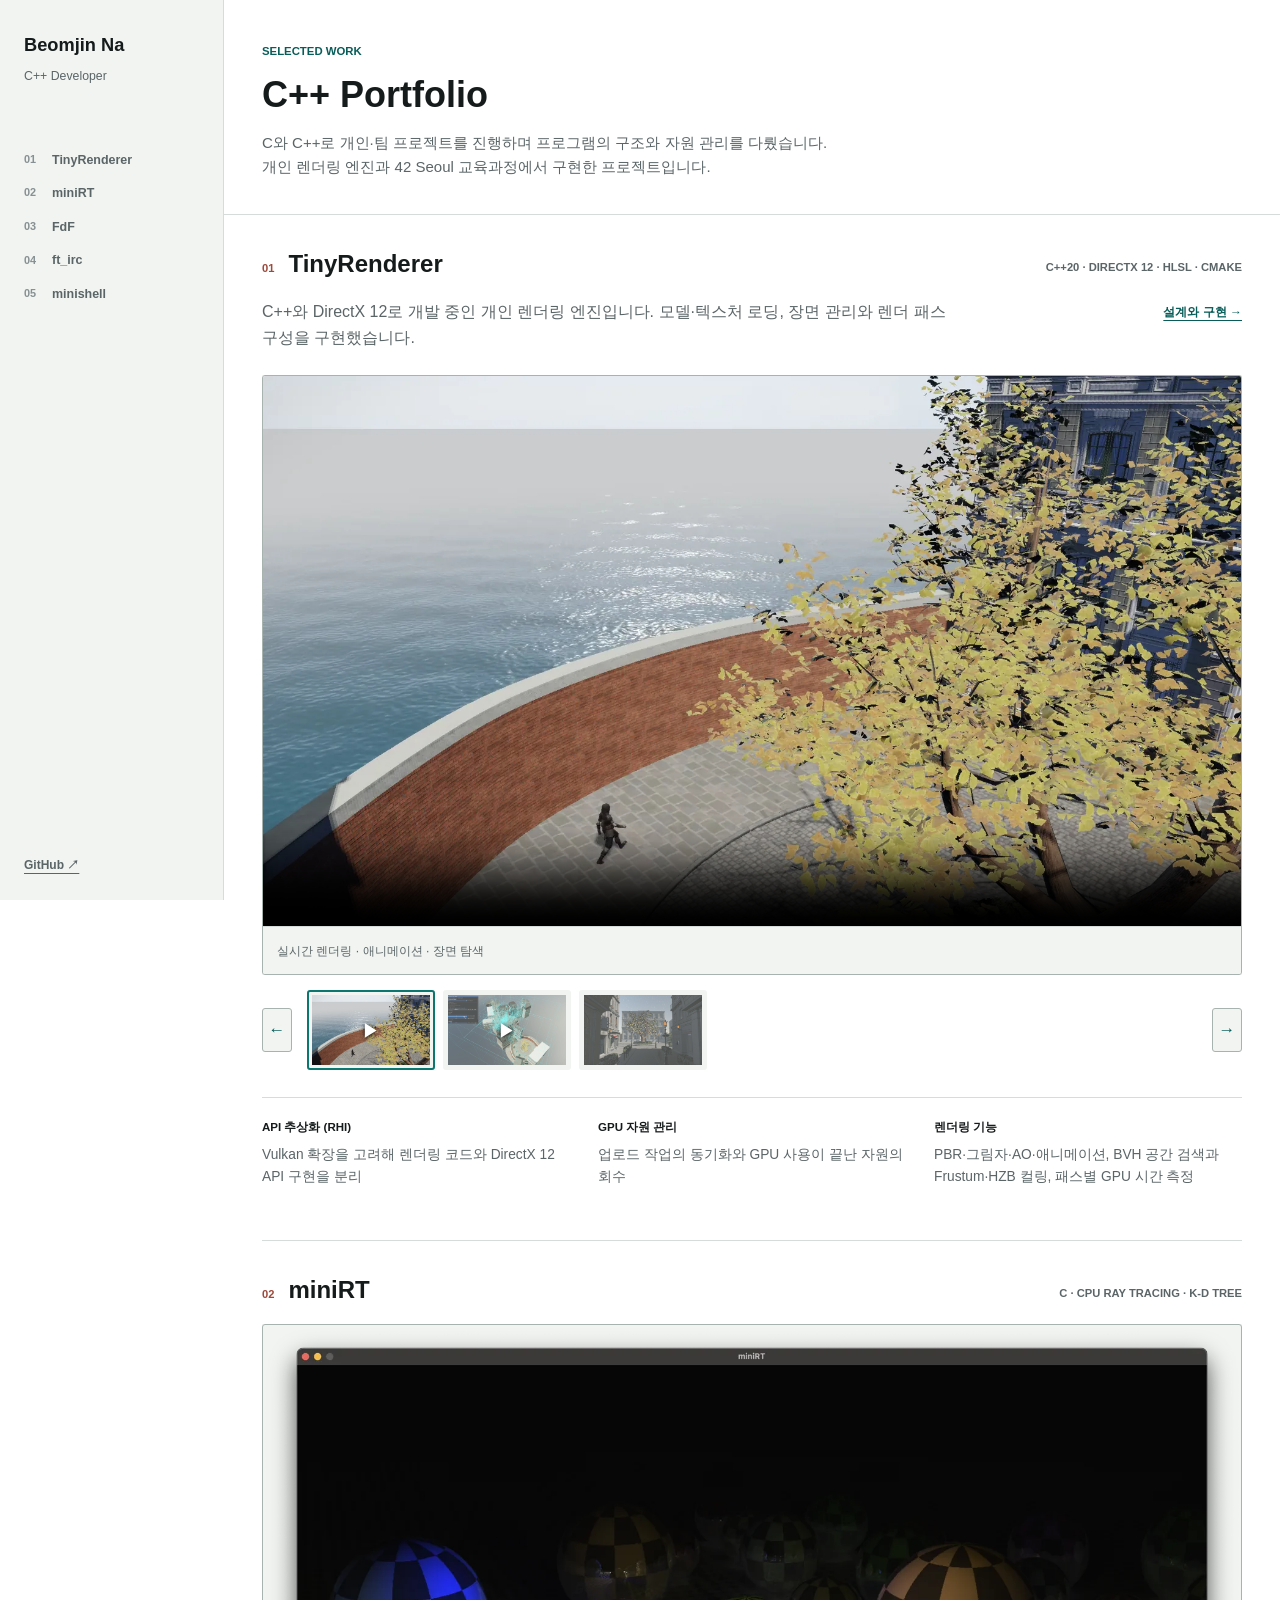
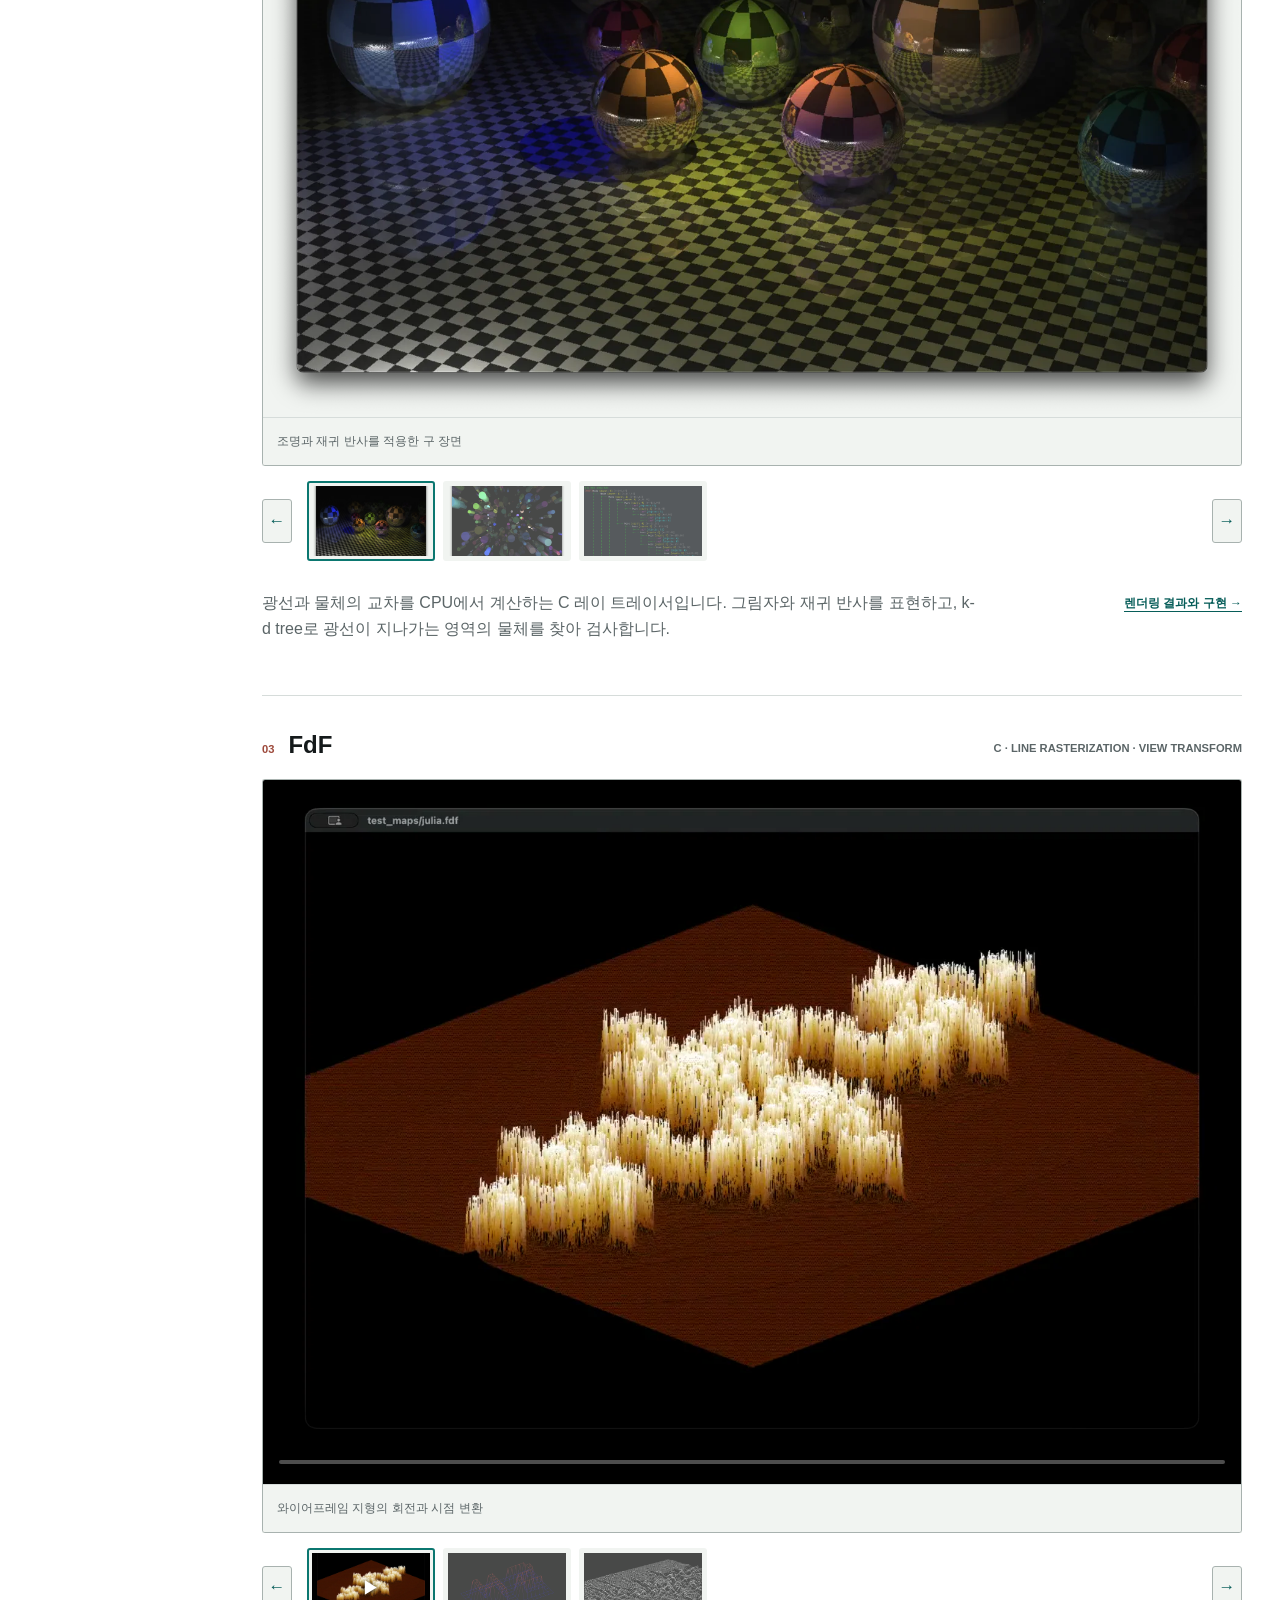
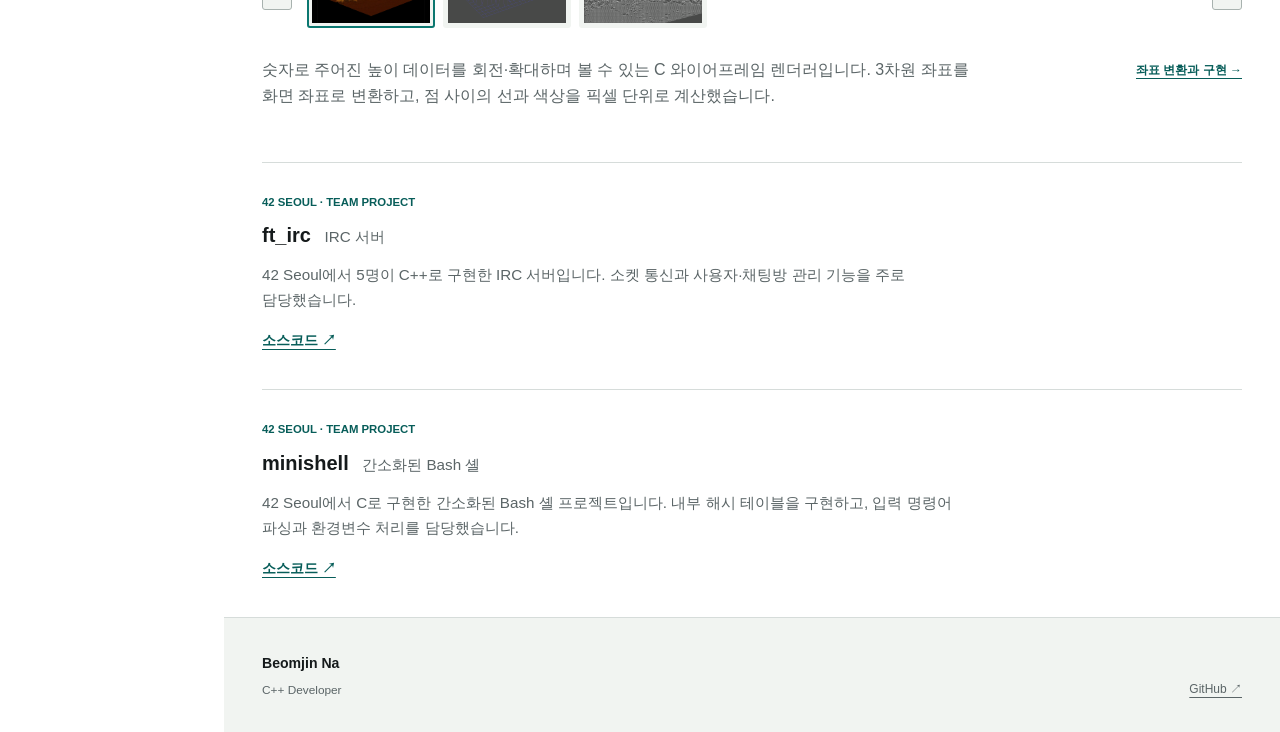
==== commit 0cd32eac: "Add animation comparison and clarify renderer architecture" ====
--- a/focus/cpp/index.html
+++ b/focus/cpp/index.html
@@ -79,7 +79,7 @@
             </div>
           </div>
           <ul class="project-highlights" aria-label="TinyRenderer 핵심 구현">
-            <li><strong>API 추상화 (RHI)</strong><span>Vulkan 확장을 고려해 공통 인터페이스와 DirectX 12 구현을 분리</span></li>
+            <li><strong>API 추상화 (RHI)</strong><span>Vulkan 확장을 고려해 렌더링 코드와 DirectX 12 API 구현을 분리</span></li>
             <li><strong>GPU 자원 관리</strong><span>업로드 작업의 동기화와 GPU 사용이 끝난 자원의 회수</span></li>
             <li><strong>렌더링 기능</strong><span>PBR·그림자·AO·애니메이션, BVH 공간 검색과 Frustum·HZB 컬링, 패스별 GPU 시간 측정</span></li>
           </ul>
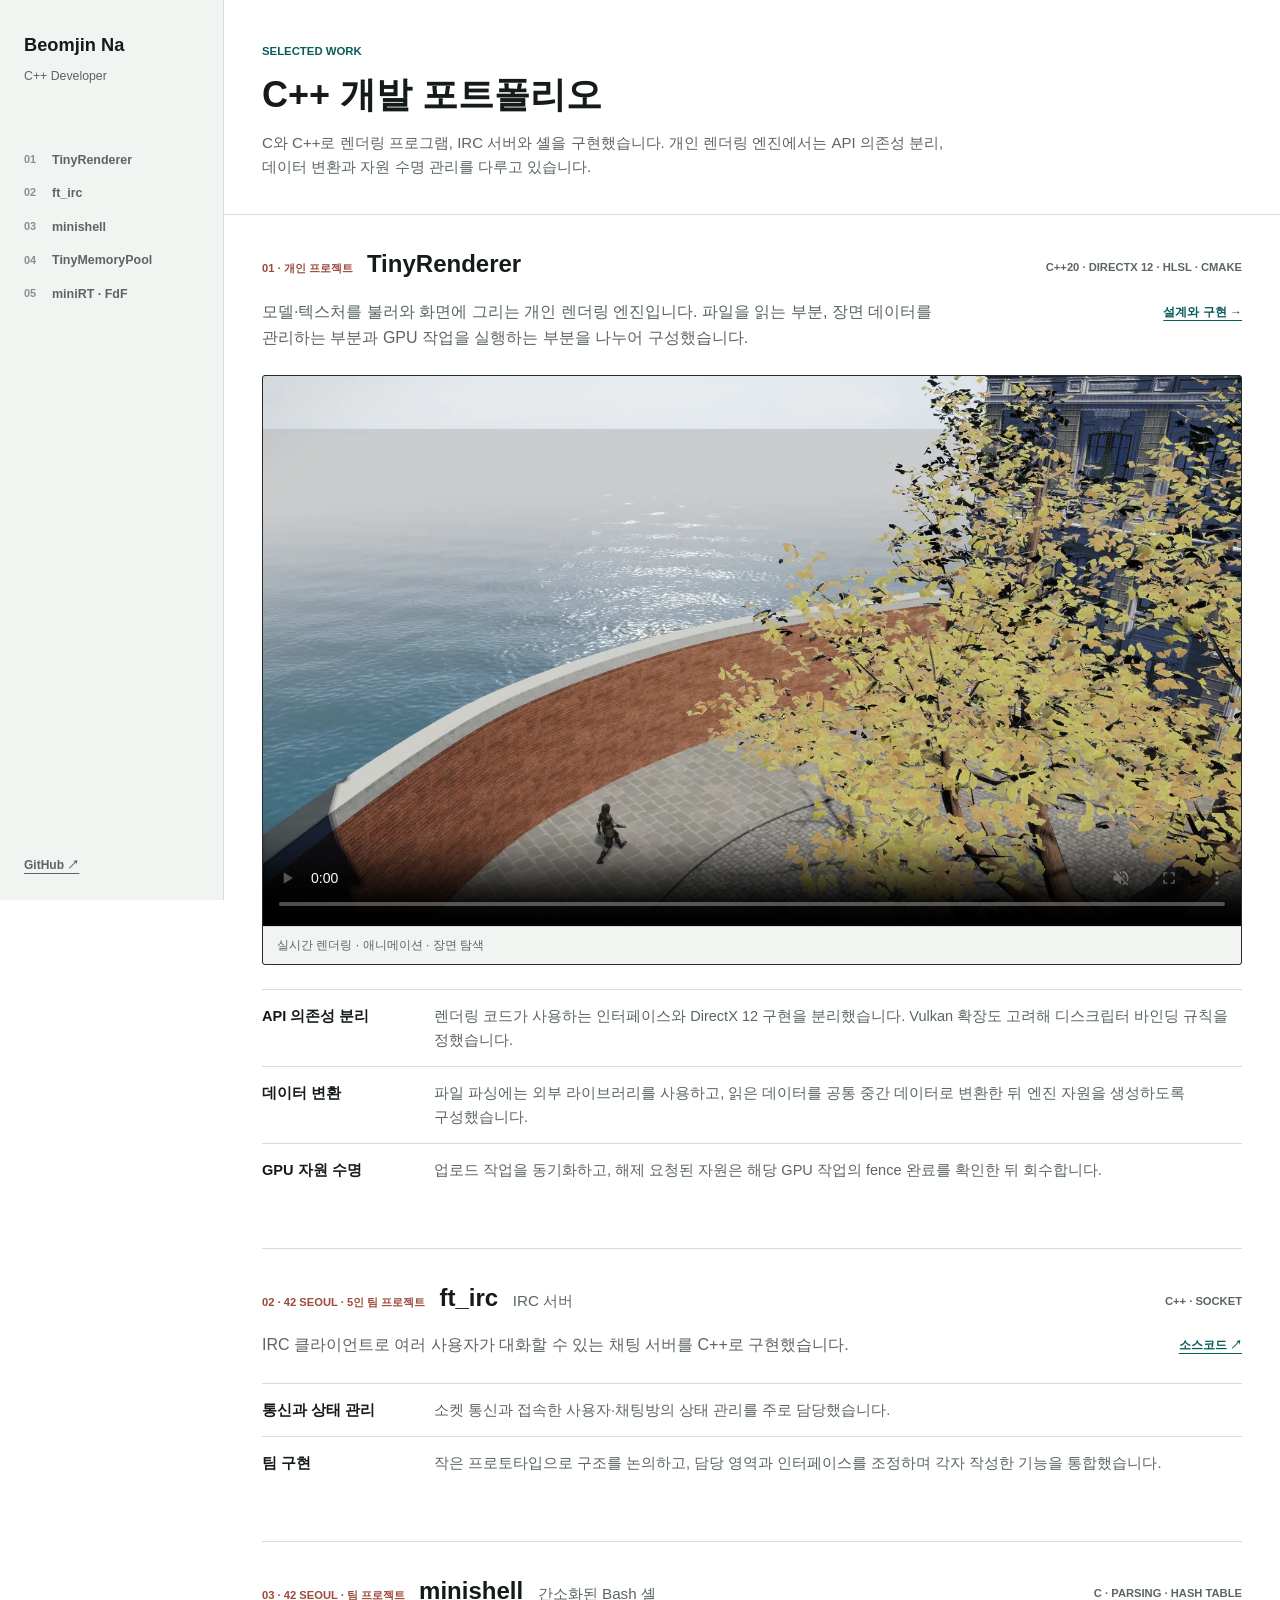
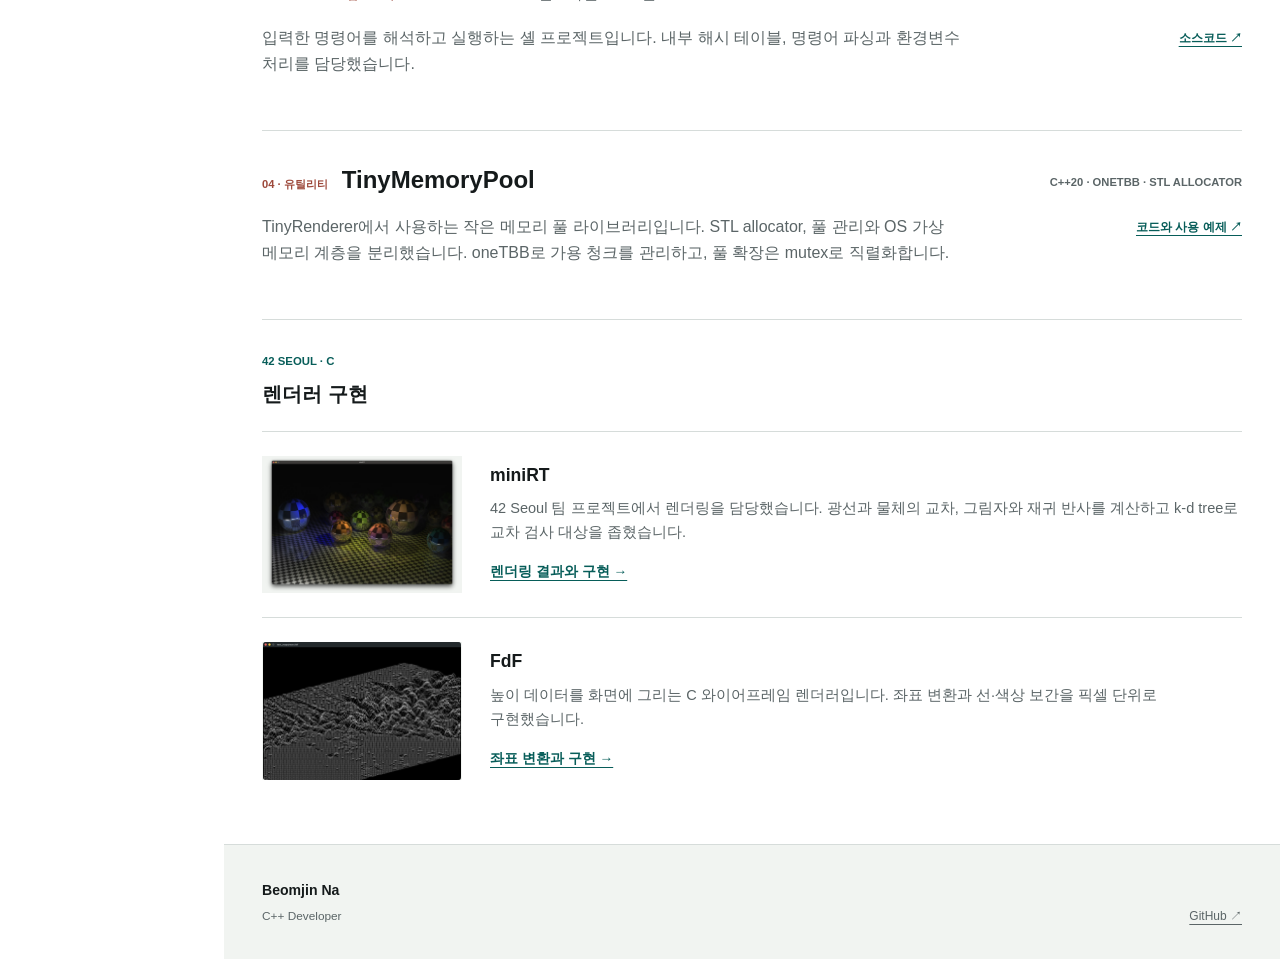
==== commit 3a2de4ed: "Add C++ and graphics portfolio entry pages" ====
--- a/focus/cpp/index.html
+++ b/focus/cpp/index.html
@@ -3,13 +3,13 @@
 <head>
   <meta charset="utf-8">
   <meta name="viewport" content="width=device-width, initial-scale=1">
-  <meta name="description" content="Beomjin Na의 C/C++ 프로젝트 포트폴리오. 개인 렌더링 엔진과 42 Seoul 교육과정의 렌더러·IRC 서버 구현 경험.">
-  <title>Beomjin Na · C++ Portfolio</title>
+  <meta name="description" content="Beomjin Na의 C++ 개발 포트폴리오. 렌더링 엔진, IRC 서버, 셸과 메모리 풀의 구현 경험.">
+  <title>Beomjin Na · C++ 개발 포트폴리오</title>
   <link rel="stylesheet" href="../../styles.css">
   <link rel="stylesheet" href="../../portfolio.css">
   <script src="../../site.js" defer></script>
 </head>
-<body class="focus-page">
+<body class="focus-page focus-cpp">
   <a class="skip-link" href="#content">본문으로 이동</a>
   <div class="site-shell">
     <aside class="site-rail" aria-label="프로필과 페이지 탐색">
@@ -19,10 +19,10 @@
       </div>
       <nav class="site-nav" aria-label="프로젝트 목차">
         <a href="#tinyrenderer"><span>01</span>TinyRenderer</a>
-        <a href="#minirt"><span>02</span>miniRT</a>
-        <a href="#fdf"><span>03</span>FdF</a>
-        <a href="#irc"><span>04</span>ft_irc</a>
-        <a href="#minishell"><span>05</span>minishell</a>
+        <a href="#irc"><span>02</span>ft_irc</a>
+        <a href="#minishell"><span>03</span>minishell</a>
+        <a href="#memory-pool"><span>04</span>TinyMemoryPool</a>
+        <a href="#renderers"><span>05</span>miniRT · FdF</a>
       </nav>
       <div class="rail-links">
         <a href="https://github.com/BeomJinNa" target="_blank" rel="noreferrer">GitHub ↗</a>
@@ -31,178 +31,90 @@
     <main id="content">
       <header class="hero content-width" id="top">
         <p class="section-label">Selected Work</p>
-        <h1>C++ Portfolio</h1>
-        <p class="hero-copy">C와 C++로 개인·팀 프로젝트를 진행하며 프로그램의 구조와 자원 관리를 다뤘습니다.<br class="desktop-break"> 개인 렌더링 엔진과 42 Seoul 교육과정에서 구현한 프로젝트입니다.</p>
+        <h1>C++ 개발 포트폴리오</h1>
+        <p class="hero-copy">C와 C++로 렌더링 프로그램, IRC 서버와 셸을 구현했습니다. 개인 렌더링 엔진에서는 API 의존성 분리, 데이터 변환과 자원 수명 관리를 다루고 있습니다.</p>
       </header>
       <section class="focus-work" aria-label="선별 프로젝트">
         <article class="project-band content-width" id="tinyrenderer">
           <header class="project-header">
-            <div><p class="project-number">01</p><h2>TinyRenderer</h2></div>
+            <div><p class="project-number">01 · 개인 프로젝트</p><h2>TinyRenderer</h2></div>
             <p class="project-stack">C++20 · DirectX 12 · HLSL · CMake</p>
           </header>
           <div class="project-description project-intro">
-            <p>C++와 DirectX 12로 개발 중인 개인 렌더링 엔진입니다. 모델·텍스처 로딩, 장면 관리와 렌더 패스 구성을 구현했습니다.</p>
-            <div class="source-links"><a href="../../projects/realtime-rendering-engine/index.html">설계와 구현 →</a></div>
+            <p>모델·텍스처를 불러와 화면에 그리는 개인 렌더링 엔진입니다. 파일을 읽는 부분, 장면 데이터를 관리하는 부분과 GPU 작업을 실행하는 부분을 나누어 구성했습니다.</p>
+            <div class="source-links"><a href="../../projects/realtime-rendering-engine/index.html?focus=cpp#architecture">설계와 구현 →</a></div>
           </div>
-          <div class="media-carousel project-gallery focus-gallery" style="--gallery-ratio: 16 / 9" data-carousel tabindex="0" role="region" aria-roledescription="carousel" aria-label="TinyRenderer 미디어">
-            <div class="carousel-stage">
-              <figure class="visual-frame carousel-slide is-active" data-carousel-slide aria-hidden="false">
-                <video data-loop-video muted loop playsinline controls preload="metadata" poster="../../assets/media/tinyrenderer-poster.webp" aria-label="TinyRenderer 렌더링 데모">
-                  <source src="../../assets/media/tinyrenderer-demo.mp4" type="video/mp4">
-                  브라우저가 MP4 영상을 지원하지 않습니다.
-                </video>
-                <figcaption>실시간 렌더링 · 애니메이션 · 장면 탐색</figcaption>
-              </figure>
-              <figure class="visual-frame carousel-slide" data-carousel-slide aria-hidden="true">
-                <video data-loop-video muted loop playsinline controls preload="metadata" poster="../../assets/media/tinyrenderer-bvh-build-poster.webp" aria-label="BVH 공간 구조 시각화 영상" tabindex="-1">
-                  <source src="../../assets/media/tinyrenderer-bvh-build-5x.mp4" type="video/mp4">
-                  브라우저가 MP4 영상을 지원하지 않습니다.
-                </video>
-                <figcaption>BVH 공간 구조 시각화 · 5배속</figcaption>
-              </figure>
-              <figure class="visual-frame carousel-slide" data-carousel-slide aria-hidden="true">
-                <a href="../../assets/media/tinyrenderer-main.webp" target="_blank" rel="noreferrer" title="원본 크기로 보기" tabindex="-1">
-                  <img src="../../assets/media/tinyrenderer-main.webp" alt="TinyRenderer로 렌더링한 Bistro 거리" width="1600" height="900" loading="lazy" decoding="async">
-                </a>
-                <figcaption>Bistro 장면 렌더링</figcaption>
-              </figure>
-            </div>
-            <div class="gallery-navigation">
-              <button class="carousel-control" type="button" data-carousel-previous aria-label="이전 미디어" title="이전 미디어"><span aria-hidden="true">←</span></button>
-              <div class="media-thumbnails" data-thumbnail-strip role="group" aria-label="TinyRenderer 미디어 선택">
-                <button class="media-thumbnail" type="button" data-carousel-dot aria-label="렌더링 데모 영상" title="렌더링 데모 영상" aria-current="true"><img src="../../assets/media/tinyrenderer-poster.webp" alt="" width="1600" height="900" loading="lazy"><span class="thumbnail-play" aria-hidden="true">▶</span></button>
-                <button class="media-thumbnail" type="button" data-carousel-dot aria-label="BVH 시각화 영상" title="BVH 시각화 영상"><img src="../../assets/media/tinyrenderer-bvh-build-poster.webp" alt="" width="1600" height="900" loading="lazy"><span class="thumbnail-play" aria-hidden="true">▶</span></button>
-                <button class="media-thumbnail" type="button" data-carousel-dot aria-label="Bistro 렌더링 이미지" title="Bistro 렌더링 이미지"><img src="../../assets/media/tinyrenderer-main.webp" alt="" width="1600" height="900" loading="lazy"></button>
-              </div>
-              <button class="carousel-control" type="button" data-carousel-next aria-label="다음 미디어" title="다음 미디어"><span aria-hidden="true">→</span></button>
-              <span class="gallery-counter" data-carousel-counter aria-live="polite">01 / 03</span>
-            </div>
+          <figure class="visual-frame focus-demo">
+            <video data-loop-video muted loop playsinline controls preload="metadata" poster="../../assets/media/tinyrenderer-poster.webp" aria-label="TinyRenderer 렌더링 데모">
+              <source src="../../assets/media/tinyrenderer-demo.mp4" type="video/mp4">
+              브라우저가 MP4 영상을 지원하지 않습니다.
+            </video>
+            <figcaption>실시간 렌더링 · 애니메이션 · 장면 탐색</figcaption>
+          </figure>
+          <dl class="implementation-points" aria-label="TinyRenderer 구현 요점">
+            <div><dt>API 의존성 분리</dt><dd>렌더링 코드가 사용하는 인터페이스와 DirectX 12 구현을 분리했습니다. Vulkan 확장도 고려해 디스크립터 바인딩 규칙을 정했습니다.</dd></div>
+            <div><dt>데이터 변환</dt><dd>파일 파싱에는 외부 라이브러리를 사용하고, 읽은 데이터를 공통 중간 데이터로 변환한 뒤 엔진 자원을 생성하도록 구성했습니다.</dd></div>
+            <div><dt>GPU 자원 수명</dt><dd>업로드 작업을 동기화하고, 해제 요청된 자원은 해당 GPU 작업의 fence 완료를 확인한 뒤 회수합니다.</dd></div>
+          </dl>
+        </article>
+        <article class="project-band content-width" id="irc" aria-labelledby="irc-title">
+          <header class="project-header">
+            <div><p class="project-number">02 · 42 Seoul · 5인 팀 프로젝트</p><h2 id="irc-title">ft_irc <span class="project-subtitle">IRC 서버</span></h2></div>
+            <p class="project-stack">C++ · Socket</p>
+          </header>
+          <div class="project-description project-intro">
+            <p>IRC 클라이언트로 여러 사용자가 대화할 수 있는 채팅 서버를 C++로 구현했습니다.</p>
+            <div class="source-links"><a href="https://github.com/BeomJinNa/42cursus/tree/main/common_core/circle5_ft_irc" target="_blank" rel="noreferrer">소스코드 ↗</a></div>
           </div>
-          <ul class="project-highlights" aria-label="TinyRenderer 핵심 구현">
-            <li><strong>API 추상화 (RHI)</strong><span>Vulkan 확장을 고려해 렌더링 코드와 DirectX 12 API 구현을 분리</span></li>
-            <li><strong>GPU 자원 관리</strong><span>업로드 작업의 동기화와 GPU 사용이 끝난 자원의 회수</span></li>
-            <li><strong>렌더링 기능</strong><span>PBR·그림자·AO·애니메이션, BVH 공간 검색과 Frustum·HZB 컬링, 패스별 GPU 시간 측정</span></li>
-          </ul>
+          <dl class="implementation-points" aria-label="ft_irc 담당 범위">
+            <div><dt>통신과 상태 관리</dt><dd>소켓 통신과 접속한 사용자·채팅방의 상태 관리를 주로 담당했습니다.</dd></div>
+            <div><dt>팀 구현</dt><dd>작은 프로토타입으로 구조를 논의하고, 담당 영역과 인터페이스를 조정하며 각자 작성한 기능을 통합했습니다.</dd></div>
+          </dl>
         </article>
-        <article class="project-band content-width" id="minirt">
+        <article class="project-band content-width" id="minishell" aria-labelledby="minishell-title">
           <header class="project-header">
-            <div><p class="project-number">02</p><h2>miniRT</h2></div>
-            <p class="project-stack">C · CPU Ray Tracing · k-d Tree</p>
+            <div><p class="project-number">03 · 42 Seoul · 팀 프로젝트</p><h2 id="minishell-title">minishell <span class="project-subtitle">간소화된 Bash 셸</span></h2></div>
+            <p class="project-stack">C · Parsing · Hash Table</p>
           </header>
-          <div class="media-carousel project-gallery focus-gallery" data-carousel tabindex="0" role="region" aria-roledescription="carousel" aria-label="miniRT 미디어">
-            <div class="carousel-stage">
-              <figure class="visual-frame carousel-slide is-active" data-carousel-slide aria-hidden="false">
-                <a href="../../assets/media/minirt-scene-04.webp" target="_blank" rel="noreferrer" title="원본 크기로 보기">
-                  <img src="../../assets/media/minirt-scene-04.webp" alt="miniRT가 렌더링한 반사 구와 조명 장면" width="1600" height="1132" loading="lazy" decoding="async">
-                </a>
-                <figcaption>조명과 재귀 반사를 적용한 구 장면</figcaption>
-              </figure>
-              <figure class="visual-frame carousel-slide" data-carousel-slide aria-hidden="true">
-                <a href="../../assets/media/minirt-scene-05.webp" target="_blank" rel="noreferrer" title="원본 크기로 보기" tabindex="-1">
-                  <img src="../../assets/media/minirt-scene-05.webp" alt="원기둥과 여러 색상의 광원을 배치한 miniRT 장면" width="1600" height="1132" loading="lazy" decoding="async">
-                </a>
-                <figcaption>원기둥과 여러 색상의 광원을 배치한 장면</figcaption>
-              </figure>
-              <figure class="visual-frame carousel-slide carousel-slide-diagnostic" data-carousel-slide aria-hidden="true">
-                <a href="../../assets/media/minirt-kdtree.png" target="_blank" rel="noreferrer" title="원본 크기로 보기" tabindex="-1">
-                  <img src="../../assets/media/minirt-kdtree.png" alt="k-d tree의 노드 깊이와 leaf 구성" width="1429" height="2160" loading="lazy" decoding="async">
-                </a>
-                <figcaption>k-d tree 구축 결과 · 노드 깊이와 leaf 구성</figcaption>
-              </figure>
-            </div>
-            <div class="gallery-navigation">
-              <button class="carousel-control" type="button" data-carousel-previous aria-label="이전 이미지" title="이전 이미지"><span aria-hidden="true">←</span></button>
-              <div class="media-thumbnails" data-thumbnail-strip role="group" aria-label="miniRT 이미지 선택">
-                <button class="media-thumbnail" type="button" data-carousel-dot aria-label="반사 구 장면" title="반사 구 장면" aria-current="true"><img src="../../assets/media/minirt-scene-04.webp" alt="" width="1600" height="1132" loading="lazy"></button>
-                <button class="media-thumbnail" type="button" data-carousel-dot aria-label="원기둥 장면" title="원기둥 장면"><img src="../../assets/media/minirt-scene-05.webp" alt="" width="1600" height="1132" loading="lazy"></button>
-                <button class="media-thumbnail media-thumbnail-diagnostic" type="button" data-carousel-dot aria-label="k-d tree 진단" title="k-d tree 진단"><img src="../../assets/media/minirt-kdtree.png" alt="" width="1429" height="2160" loading="lazy"></button>
-              </div>
-              <button class="carousel-control" type="button" data-carousel-next aria-label="다음 이미지" title="다음 이미지"><span aria-hidden="true">→</span></button>
-              <span class="gallery-counter" data-carousel-counter aria-live="polite">01 / 03</span>
-            </div>
+          <div class="project-description project-intro">
+            <p>입력한 명령어를 해석하고 실행하는 셸 프로젝트입니다. 내부 해시 테이블, 명령어 파싱과 환경변수 처리를 담당했습니다.</p>
+            <div class="source-links"><a href="https://github.com/BeomJinNa/42cursus/tree/main/common_core/circle3_minishell" target="_blank" rel="noreferrer">소스코드 ↗</a></div>
           </div>
-          <div class="project-description">
-            <p>광선과 물체의 교차를 CPU에서 계산하는 C 레이 트레이서입니다. 그림자와 재귀 반사를 표현하고, k-d tree로 광선이 지나가는 영역의 물체를 찾아 검사합니다.</p>
-            <div class="source-links"><a href="../../projects/minirt/index.html">렌더링 결과와 구현 →</a></div>
-          </div>
-          <template id="minirt-camera-comparison-template">
-            <section class="focus-camera-comparison" aria-labelledby="minirt-camera-title">
-              <h3 id="minirt-camera-title">카메라 설정 비교</h3>
-              <p class="camera-comparison-context" data-camera-context></p>
-              <section class="camera-scene" aria-labelledby="minirt-camera-scene-1">
-                <h4 id="minirt-camera-scene-1" data-camera-scene-title></h4>
-                <div class="camera-comparison-grid" role="group" aria-label="첫 번째 장면의 카메라 설정별 비교" tabindex="0">
-                  <figure class="camera-comparison-view"><div class="camera-comparison-image" data-camera-image></div><figcaption data-camera-caption></figcaption></figure>
-                  <figure class="camera-comparison-view"><div class="camera-comparison-image" data-camera-image></div><figcaption data-camera-caption></figcaption></figure>
-                  <figure class="camera-comparison-view"><div class="camera-comparison-image" data-camera-image></div><figcaption data-camera-caption></figcaption></figure>
-                </div>
-              </section>
-              <section class="camera-scene" aria-labelledby="minirt-camera-scene-2">
-                <h4 id="minirt-camera-scene-2" data-camera-scene-title></h4>
-                <div class="camera-comparison-grid" role="group" aria-label="두 번째 장면의 카메라 설정별 비교" tabindex="0">
-                  <figure class="camera-comparison-view"><div class="camera-comparison-image" data-camera-image></div><figcaption data-camera-caption></figcaption></figure>
-                  <figure class="camera-comparison-view"><div class="camera-comparison-image" data-camera-image></div><figcaption data-camera-caption></figcaption></figure>
-                  <figure class="camera-comparison-view"><div class="camera-comparison-image" data-camera-image></div><figcaption data-camera-caption></figcaption></figure>
-                </div>
-              </section>
-            </section>
-          </template>
         </article>
-        <article class="project-band content-width" id="fdf">
+        <article class="project-band content-width" id="memory-pool" aria-labelledby="memory-pool-title">
           <header class="project-header">
-            <div><p class="project-number">03</p><h2>FdF</h2></div>
-            <p class="project-stack">C · Line Rasterization · View Transform</p>
+            <div><p class="project-number">04 · 유틸리티</p><h2 id="memory-pool-title">TinyMemoryPool</h2></div>
+            <p class="project-stack">C++20 · oneTBB · STL Allocator</p>
           </header>
-          <div class="media-carousel project-gallery focus-gallery" style="--gallery-ratio: 82 / 59" data-carousel tabindex="0" role="region" aria-roledescription="carousel" aria-label="FdF 미디어">
-            <div class="carousel-stage">
-              <figure class="visual-frame carousel-slide is-active" data-carousel-slide aria-hidden="false">
-                <video data-loop-video muted loop playsinline controls preload="metadata" poster="../../assets/media/fdf-poster.webp" aria-label="FdF 지형의 회전과 시점 변환 영상">
-                  <source src="../../assets/media/fdf-demo.mp4" type="video/mp4">
-                  브라우저가 MP4 영상을 지원하지 않습니다.
-                </video>
-                <figcaption>와이어프레임 지형의 회전과 시점 변환</figcaption>
-              </figure>
-              <figure class="visual-frame carousel-slide" data-carousel-slide aria-hidden="true">
-                <a href="../../assets/media/fdf-scene-01.webp" target="_blank" rel="noreferrer" title="원본 크기로 보기" tabindex="-1">
-                  <img src="../../assets/media/fdf-scene-01.webp" alt="숫자 42 형태의 높이 데이터를 투영한 FdF 장면" width="1600" height="1110" loading="lazy" decoding="async">
-                </a>
-                <figcaption>높이와 색상 데이터를 가진 42 맵</figcaption>
-              </figure>
-              <figure class="visual-frame carousel-slide" data-carousel-slide aria-hidden="true">
-                <a href="../../assets/media/fdf-scene-02.webp" target="_blank" rel="noreferrer" title="원본 크기로 보기" tabindex="-1">
-                  <img src="../../assets/media/fdf-scene-02.webp" alt="조밀한 높이 데이터를 선으로 그린 FdF 지형" width="1600" height="1110" loading="lazy" decoding="async">
-                </a>
-                <figcaption>조밀한 높이 데이터의 와이어프레임 표현</figcaption>
-              </figure>
-            </div>
-            <div class="gallery-navigation">
-              <button class="carousel-control" type="button" data-carousel-previous aria-label="이전 미디어" title="이전 미디어"><span aria-hidden="true">←</span></button>
-              <div class="media-thumbnails" data-thumbnail-strip role="group" aria-label="FdF 미디어 선택">
-                <button class="media-thumbnail" type="button" data-carousel-dot aria-label="시점 변환 영상" title="시점 변환 영상" aria-current="true"><img src="../../assets/media/fdf-poster.webp" alt="" width="1312" height="944" loading="lazy"><span class="thumbnail-play" aria-hidden="true">▶</span></button>
-                <button class="media-thumbnail" type="button" data-carousel-dot aria-label="42 맵 이미지" title="42 맵 이미지"><img src="../../assets/media/fdf-scene-01.webp" alt="" width="1600" height="1110" loading="lazy"></button>
-                <button class="media-thumbnail" type="button" data-carousel-dot aria-label="지형 이미지" title="지형 이미지"><img src="../../assets/media/fdf-scene-02.webp" alt="" width="1600" height="1110" loading="lazy"></button>
-              </div>
-              <button class="carousel-control" type="button" data-carousel-next aria-label="다음 미디어" title="다음 미디어"><span aria-hidden="true">→</span></button>
-              <span class="gallery-counter" data-carousel-counter aria-live="polite">01 / 03</span>
-            </div>
-          </div>
-          <div class="project-description">
-            <p>숫자로 주어진 높이 데이터를 회전·확대하며 볼 수 있는 C 와이어프레임 렌더러입니다. 3차원 좌표를 화면 좌표로 변환하고, 점 사이의 선과 색상을 픽셀 단위로 계산했습니다.</p>
-            <div class="source-links"><a href="../../projects/fdf/index.html">좌표 변환과 구현 →</a></div>
+          <div class="project-description project-intro">
+            <p>TinyRenderer에서 사용하는 작은 메모리 풀 라이브러리입니다. STL allocator, 풀 관리와 OS 가상 메모리 계층을 분리했습니다. oneTBB로 가용 청크를 관리하고, 풀 확장은 mutex로 직렬화합니다.</p>
+            <div class="source-links"><a href="https://github.com/BeomJinNa/TinyMemoryPool" target="_blank" rel="noreferrer">코드와 사용 예제 ↗</a></div>
           </div>
         </article>
       </section>
-      <section class="course-project content-width" id="irc" aria-labelledby="irc-title">
-        <p class="section-label">42 Seoul · Team Project</p>
-        <h2 id="irc-title">ft_irc <span>IRC 서버</span></h2>
-        <p>42 Seoul에서 5명이 C++로 구현한 IRC 서버입니다. 소켓 통신과 사용자·채팅방 관리 기능을 주로 담당했습니다.</p>
-        <a class="text-link" href="https://github.com/BeomJinNa/42cursus/tree/main/common_core/circle5_ft_irc" target="_blank" rel="noreferrer">소스코드 ↗</a>
-      </section>
-      <section class="course-project content-width" id="minishell" aria-labelledby="minishell-title">
-        <p class="section-label">42 Seoul · Team Project</p>
-        <h2 id="minishell-title">minishell <span>간소화된 Bash 셸</span></h2>
-        <p>42 Seoul에서 C로 구현한 간소화된 Bash 셸 프로젝트입니다. 내부 해시 테이블을 구현하고, 입력 명령어 파싱과 환경변수 처리를 담당했습니다.</p>
-        <a class="text-link" href="https://github.com/BeomJinNa/42cursus/tree/main/common_core/circle3_minishell" target="_blank" rel="noreferrer">소스코드 ↗</a>
+      <section class="supporting-projects content-width" id="renderers" aria-labelledby="renderers-title">
+        <p class="section-label">42 Seoul · C</p>
+        <h2 id="renderers-title">렌더러 구현</h2>
+        <article class="supporting-project" id="minirt">
+          <a class="supporting-image" href="../../projects/minirt/index.html?focus=cpp" aria-label="miniRT 렌더링 결과와 구현">
+            <img src="../../assets/media/minirt-scene-04.webp" alt="miniRT로 렌더링한 반사 구와 조명 장면" width="1600" height="1132" loading="lazy" decoding="async">
+          </a>
+          <div>
+            <h3>miniRT</h3>
+            <p>42 Seoul 팀 프로젝트에서 렌더링을 담당했습니다. 광선과 물체의 교차, 그림자와 재귀 반사를 계산하고 k-d tree로 교차 검사 대상을 좁혔습니다.</p>
+            <a class="text-link" href="../../projects/minirt/index.html?focus=cpp">렌더링 결과와 구현 →</a>
+          </div>
+        </article>
+        <article class="supporting-project" id="fdf">
+          <a class="supporting-image" href="../../projects/fdf/index.html?focus=cpp" aria-label="FdF 좌표 변환과 구현">
+            <img src="../../assets/media/fdf-scene-02.webp" alt="FdF로 그린 와이어프레임 지형" width="1600" height="1110" loading="lazy" decoding="async">
+          </a>
+          <div>
+            <h3>FdF</h3>
+            <p>높이 데이터를 화면에 그리는 C 와이어프레임 렌더러입니다. 좌표 변환과 선·색상 보간을 픽셀 단위로 구현했습니다.</p>
+            <a class="text-link" href="../../projects/fdf/index.html?focus=cpp">좌표 변환과 구현 →</a>
+          </div>
+        </article>
       </section>
       <footer class="site-footer">
         <div class="content-width footer-content">
--- a/portfolio.css
+++ b/portfolio.css
@@ -26,6 +26,26 @@
 .engine-media video { aspect-ratio: 16 / 9; }
 .minirt-media img { aspect-ratio: 400 / 283; }
 .fdf-media video { aspect-ratio: 82 / 59; }
+
+.project-evidence { display: flex; flex-wrap: wrap; gap: 12px 24px; margin-top: 24px; }
+.project-evidence a { color: var(--teal-dark); font-size: .85rem; font-weight: 600; overflow-wrap: anywhere; }
+.focus-demo { margin: 0; }
+.focus-demo video { aspect-ratio: 16 / 9; object-fit: contain; background: var(--media); }
+.focus-demo figcaption { padding: 10px 14px; border-top: 1px solid var(--line); color: var(--muted); background: var(--paper); font-size: .76rem; }
+.implementation-points { margin: 24px 0 0; }
+.implementation-points > div { display: grid; grid-template-columns: 148px minmax(0, 1fr); gap: 24px; padding-block: 14px; border-top: 1px solid var(--line); font-size: .91rem; }
+.implementation-points dt { font-weight: 650; }
+.implementation-points dd { margin: 0; color: var(--muted); word-break: keep-all; overflow-wrap: anywhere; }
+.project-subtitle { display: inline-block; margin-left: 8px; color: var(--muted); font-size: .95rem; font-weight: 400; }
+.focus-cpp .project-intro { margin-bottom: 0; }
+.focus-cpp .focus-demo { margin-top: 24px; }
+.supporting-projects { padding-block: 32px 40px; border-top: 1px solid var(--line); scroll-margin-top: 24px; }
+.supporting-projects > h2 { margin: 0 0 24px; font-size: 1.25rem; }
+.supporting-project { display: grid; grid-template-columns: 200px minmax(0, 1fr); align-items: center; gap: 28px; padding-block: 24px; border-top: 1px solid var(--line); scroll-margin-top: 24px; }
+.supporting-image { display: block; }
+.supporting-image img { width: 100%; height: auto; aspect-ratio: 16 / 11; object-fit: contain; background: var(--paper); }
+.supporting-project h3 { margin: 0 0 10px; font-size: 1.1rem; }
+.supporting-project p { margin: 0 0 14px; font-size: .91rem; }
 
 .directory-width { width: min(calc(100% - 48px), 860px); margin-inline: auto; }
 .directory-topbar { display: flex; justify-content: space-between; gap: 24px; padding-block: 28px; border-bottom: 1px solid var(--line); font-size: .8rem; }
@@ -98,6 +118,10 @@
 .carousel-dots button[aria-current="true"]::after { background: var(--teal); }
 
 @media (max-width: 760px) {
+  .implementation-points > div { grid-template-columns: 1fr; gap: 6px; }
+  .supporting-project { grid-template-columns: 1fr; gap: 18px; }
+  .supporting-image { max-width: 320px; }
+  .project-subtitle { display: block; margin: 8px 0 0; }
   .focus-page .site-rail { grid-template-columns: minmax(0, 1fr) auto; }
   .focus-page .rail-links { grid-column: 2; grid-row: 1; }
   .focus-page .site-nav { grid-column: 1 / -1; grid-row: 2; margin-top: 0; flex-wrap: wrap; gap: 12px 24px; overflow: visible; }
